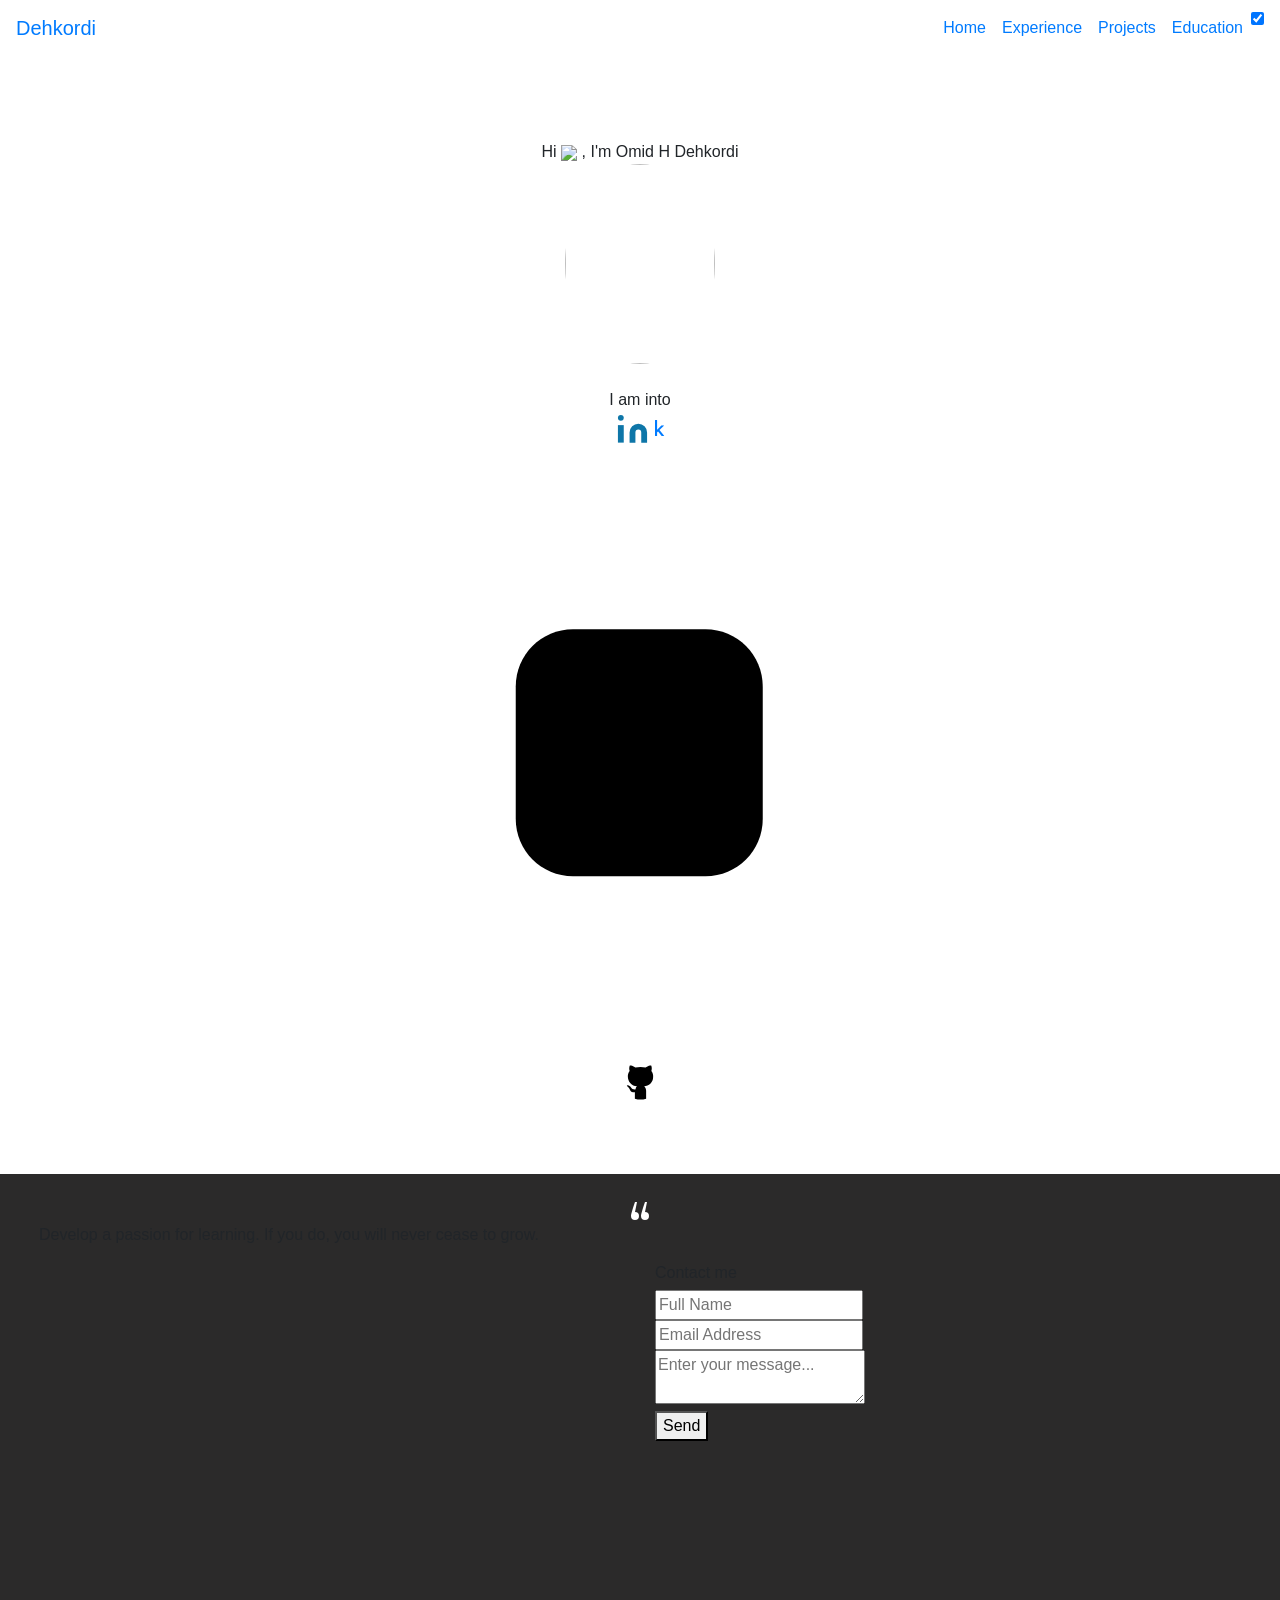
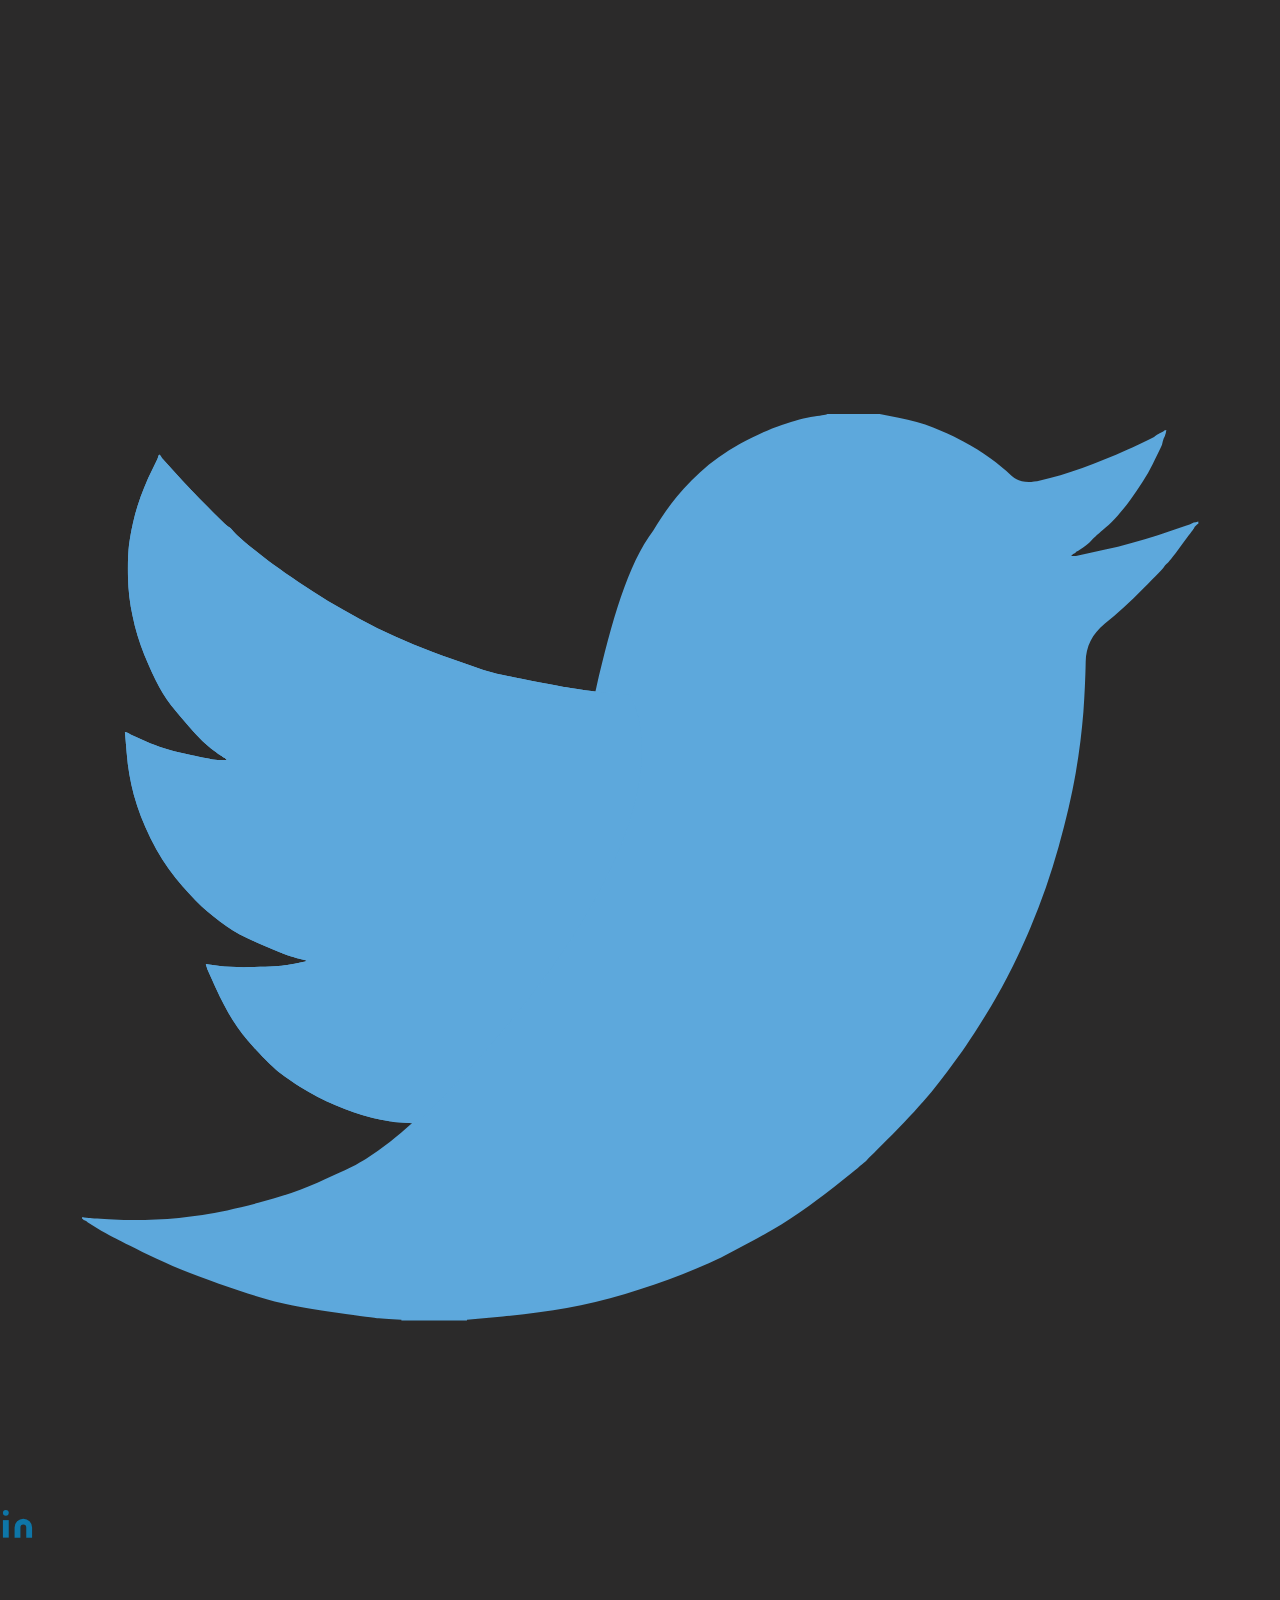
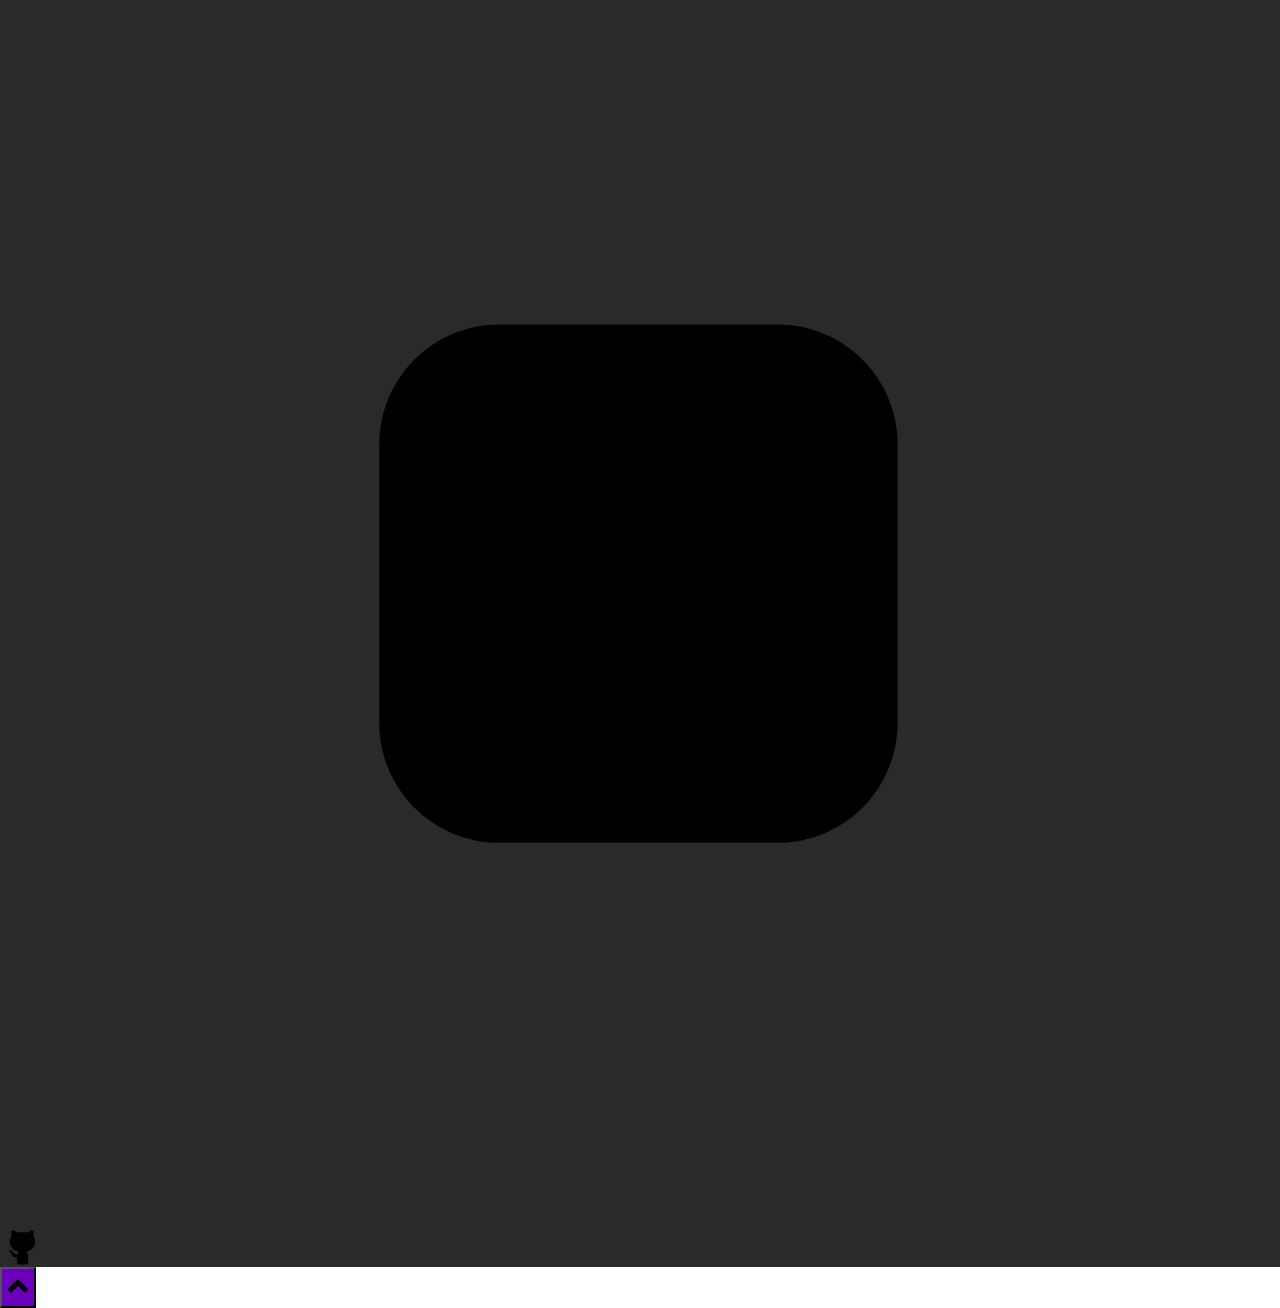
==== index.html @ a71ff6e5 "Commit: Fix Image" ====
<!DOCTYPE html>
<html lang="en" light-mode="dark">

<head>
    <title>Omid H Dehkordi | Home</title>
    <meta charset="UTF-8">
    <meta name="viewport" content="width=device-width, initial-scale=1.0">
    <meta name="keywords" content="free portfolio template,portfolio template, portfolio website template, open source, open sourcing, contributing to open source" />
    <meta name="description" content="This project serves free and beautiful portfolio template for everyone. Anyone can showcase their work including moocs, education, projects, experience,etc. to the world." />
    <!-- Robot.txt -->
    <meta name="robots" content="index,follow" />
    <meta name="Googlebot" content="index,follow" />
    <meta name="AdsBot-Google" content="index,follow" />
    <meta property="og:site_name" content="https://portfolio.smaranjitghose.codes/">
    <meta property="og:title" content="Omid H Dehkordi | Home">
    <meta property="og:description" content="This project serves free and beautiful portfolio template for everyone. Anyone can showcase their work including moocs, education, projects, experience,etc. to the world.">
    <meta property="og:type" content="website">
    <meta property="og:url" content="https://portfolio.smaranjitghose.codes/">
    <meta name="twitter:card" content="summary">
    <meta name="twitter:site" content="https://portfolio.smaranjitghose.codes/">
    <meta name="application-name" content="Omid H Dehkordi | Home" />
    <meta name="apple-mobile-web-app-title" content="Omid H Dehkordi | Home" />
    <meta name="summary" content="An open source project aimed at providing free and beautiful templates to everyone for building their portfolio websites and showcase their work to the world." />
    <!--For Dark/Light mode Toggle-->
    <script src="https://code.iconify.design/1/1.0.4/iconify.min.js"></script>
    <!--Import Google Icon Font-->
    <link rel="stylesheet" href="https://maxcdn.bootstrapcdn.com/bootstrap/4.5.0/css/bootstrap.min.css" />
    <link href="https://fonts.googleapis.com/css2?family=Poppins:wght@200;300&display=swap" rel="stylesheet">
    <script src='https://kit.fontawesome.com/a076d05399.js'></script>
    <link rel="stylesheet" href="assets/css/preloader.css">
    <link rel="stylesheet" href="assets/css/home.css">
    <link rel="stylesheet" href="assets/css/style.css">
    <!-- Favicon -->
    <link id='favicon' rel="shortcut icon" href="assets/images/OmidHead.png" type="image/x-png">
    <!-- Font awesome icons -->
    <link rel="stylesheet" href="https://cdnjs.cloudflare.com/ajax/libs/font-awesome/5.15.1/css/all.min.css" integrity="sha512-+4zCK9k+qNFUR5X+cKL9EIR+ZOhtIloNl9GIKS57V1MyNsYpYcUrUeQc9vNfzsWfV28IaLL3i96P9sdNyeRssA==" crossorigin="anonymous" />
    <link rel="stylesheet" href="https://cdn.jsdelivr.net/gh/jpswalsh/academicons@1/css/academicons.min.css">
    <script defer src="./assets/js/dynamicTitle.js"></script>
    <!-- Global site tag (gtag.js) - Google Analytics -->
    <script async src="https://www.googletagmanager.com/gtag/js?id=G-M11CMZ12Q"></script>
    <script>
        window.dataLayer = window.dataLayer || [];
        function gtag(){dataLayer.push(arguments);}
        gtag('js', new Date());

        gtag('config', 'G-M11CMZ12Q');
    </script>
</head>

<body class="no-scroll-preload">
    <!-- loader -->
    <div class="loader-container">
        <div class="atom">
            <div class="electron"></div>
            <div class="electron-alpha"></div>
            <div class="electron-omega"></div>
        </div>
    </div>

    <!--Dynamic Nav Bar-->

    <!--Particles effect-->
    <div id="home">
        <section class="center">
            <div id="particles-js"></div>
        </section>
    </div>
    <center>
        <!-- Home Section -->
        <div class="text col-sm-6" style="margin-top: 140px;">Hi <span class="wave"><img src="assets/images/Hand.gif" width="35px"></span>&nbsp;, I'm <span class="header">Omid H Dehkordi</span>
            <div class="center">
                <div>
                    <img src="assets/images/omidhead.png" alt="" class="rounded-circle" height="200" width="150">
                </div>
                <br/>
                <span style="display: inline;">I am into <span class="animated-text"
                    data-words="Data Science, Machine Learning, Data Analysis, Software Engineering"></span>
                </span>
                <div>
                    <div class="social-icons">
                            
                        <a class="socialicon linkedin" href="https://www.linkedin.com/in/omiddehkordi/" target="_blank" rel="author">
                            <svg class="linkedin-icon" xmlns="http://www.w3.org/2000/svg" width="35" viewBox="0 0 24 24" fill="#0e76a8" stroke-width="1" stroke-linecap="round" stroke-linejoin="round" class="feather feather-linkedin">
                                <path d="M16 8a6 6 0 0 1 6 6v7h-4v-7a2 2 0 0 0-2-2 2 2 0 0 0-2 2v7h-4v-7a6 6 0 0 1 6-6z"></path>
                                <rect x="2" y="9" width="4" height="12"></rect>
                                <circle cx="4" cy="4" r="2"></circle>
                            </svg>
                        </a>


                        <a class="socialicon kaggle" href="https://www.kaggle.com/omiddehkordi" target="_blank" rel="author">
                            <i class="fab fa-kaggle"></i>
                        </a>

                        <a class="socialicon instagram" href="https://www.instagram.com/omiddehkordi/" target="_blank" rel="author">
                            <!-- svg code for instagram icon -->
                            <svg class="instagram-icon" x="0px" y="0px" viewBox="0 0 202.5 202.5" style="enable-background:new 0 0 202.5 202.5;">
                                <circle id="littleCircle" class="st0" cx="101" cy="101.5" r="18.9" />
                                <circle id="shutter" class="st0" cx="101" cy="101.5" r="8" />
                                <circle id="lens" class="st0" cx="125.5" cy="78.6" r="2.9" />
                                <path id="camera" class="st0" d="M79,60.5h44c10.5,0,19,8.5,19,19v44c0,10.5-8.5,19-19,19H79c-10.5,0-19-8.5-19-19v-44
                                                                                                        C60,69,68.5,60.5,79,60.5z" />
                            </svg>
                        </a>

                        <a class="socialicon github" href="https://github.com/omiddehkordi" target="_blank" rel="author">
                            <!-- SVG code for Github icon -->
                            <svg class="github-icon" width="45px" height="45px" viewBox="0 0 300 300">
                                <!-- body -->
                                <path id="body" d="M112.5,234.4v43.1c24.5,7.5,50.5,7.5,75,0V225c-0.4-11.1-4.9-21.6-12.7-29.6c30-3.4,59.5-23.5,59.5-64.1
                                                            c0.9-13.9-3.3-27.7-11.8-38.7c4.1-11.6,3.7-24.4-1.3-35.7c0,0-11.2-3.7-37.5,13.8c-22.1-6.1-45.3-6.1-67.4,0
                                                            C90.6,53.3,78.9,56.8,78.9,56.8c-5,11.3-5.4,24.1-1.3,35.7c-8.5,11.1-12.7,24.8-11.9,38.7c0.2,33.8,26.4,61.8,60.2,64.1
                                                            c-5,4.7-8.1,11.1-8.6,18" />
                                <!-- arm                             -->
                                <path id="arm" d="M125.2,213.4c-13.9,7.8-31.5,2.8-39.3-11.2c-4.3-7.7-12-12.8-20.7-13.8c-11.2,0-4.6,6.4,0,9.4
                                                            c6,5.1,10.8,11.5,13.8,18.8c2.9,7.4,7.7,24.1,41.5,17.8" />
                            </svg>
                        </a>
                    </div>
                </div>
            </div>
        </div>
    </center>

    <br><br><br>
    <!-- Dynamic footer section -->
    <script src="https://code.jquery.com/jquery-3.5.1.min.js" integrity="sha256-9/aliU8dGd2tb6OSsuzixeV4y/faTqgFtohetphbbj0=" crossorigin="anonymous"></script>

    <!-- Google Analytics -->
    <script async src="https://www.googletagmanager.com/gtag/js?id=G-G6D61F5TL4"></script>
    <!-- Fetching our Google Tag Manager -->

    <!--JavaScript at end of body for optimized loading-->
    <script src="assets/js/app.js"></script>
    <script src="https://cdnjs.cloudflare.com/ajax/libs/popper.js/1.12.9/umd/popper.min.js" integrity="sha384-ApNbgh9B+Y1QKtv3Rn7W3mgPxhU9K/ScQsAP7hUibX39j7fakFPskvXusvfa0b4Q" crossorigin="anonymous"></script>
    <script src="https://maxcdn.bootstrapcdn.com/bootstrap/4.0.0/js/bootstrap.min.js" integrity="sha384-JZR6Spejh4U02d8jOt6vLEHfe/JQGiRRSQQxSfFWpi1MquVdAyjUar5+76PVCmYl" crossorigin="anonymous"></script>
    <script src='https://cdnjs.cloudflare.com/ajax/libs/particles.js/2.0.0/particles.min.js'></script>
    <script src="assets/js/particle.js"></script>

</body>

</html>
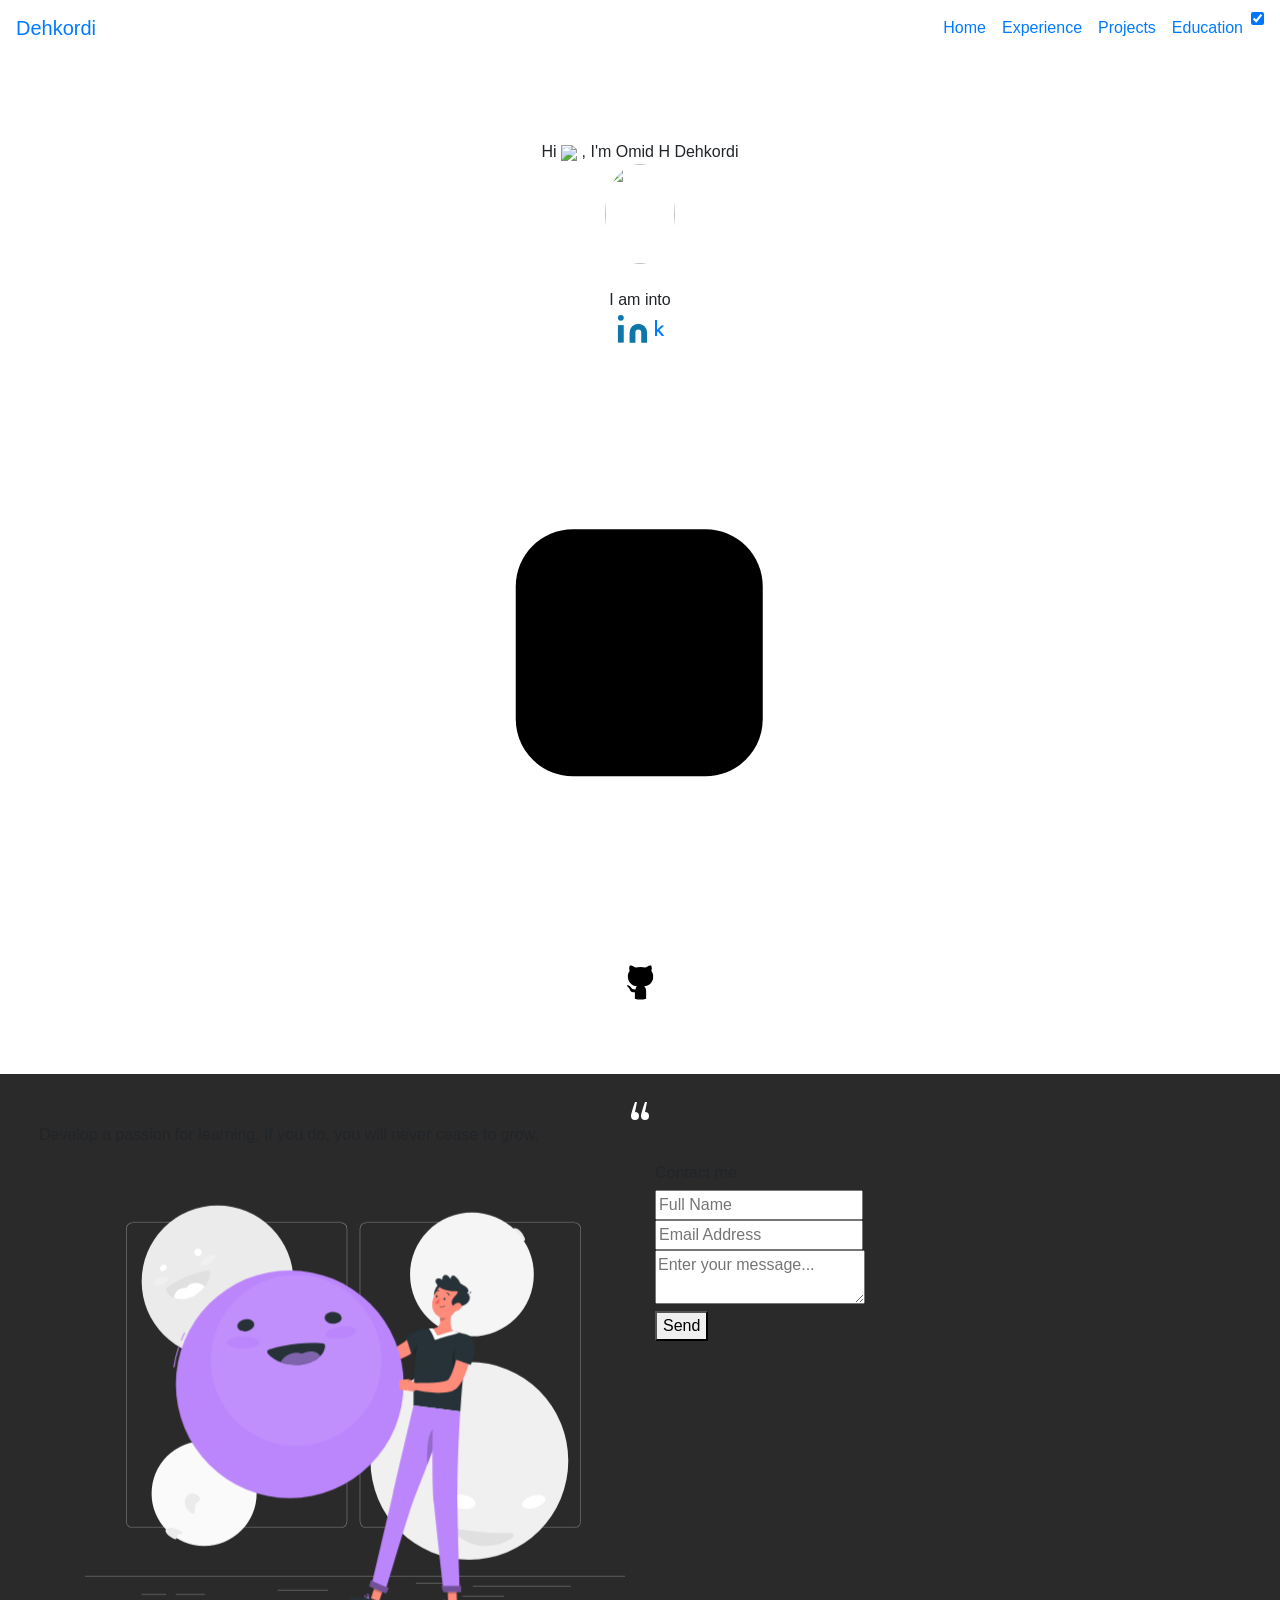
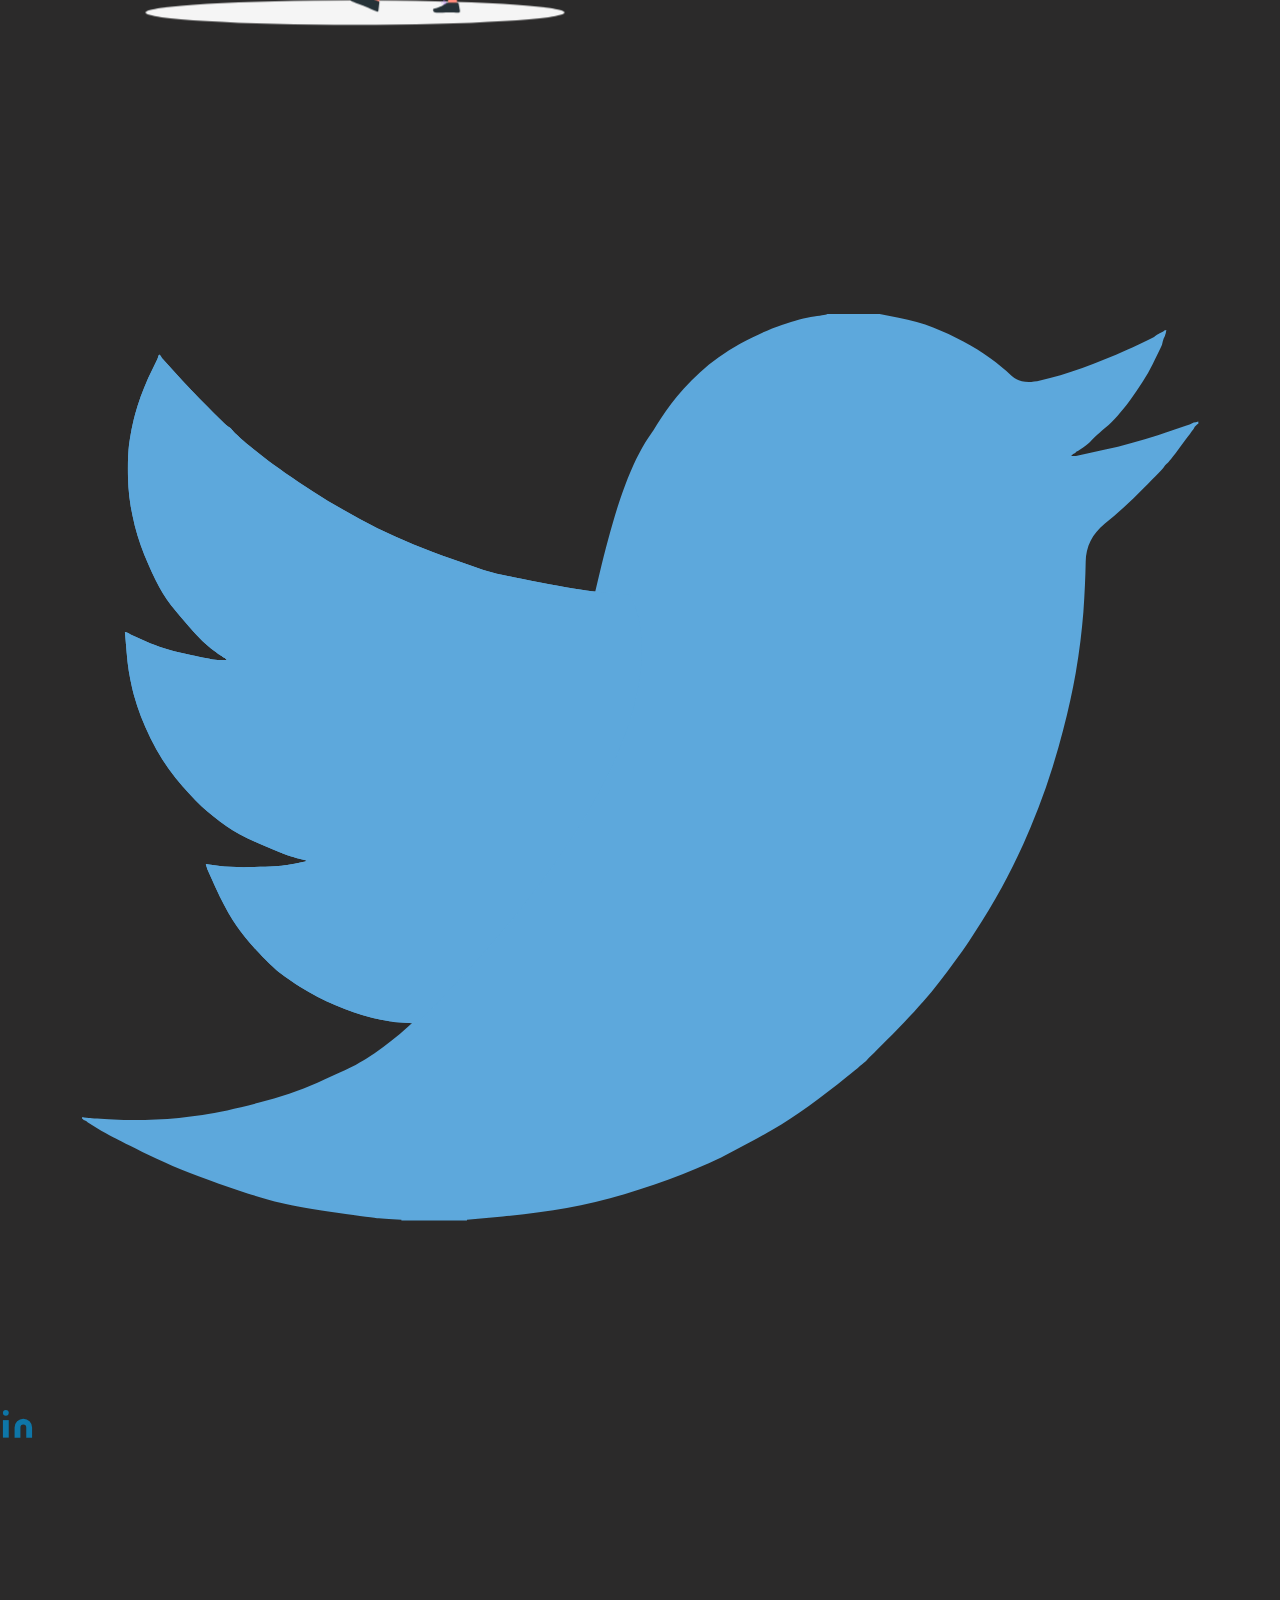
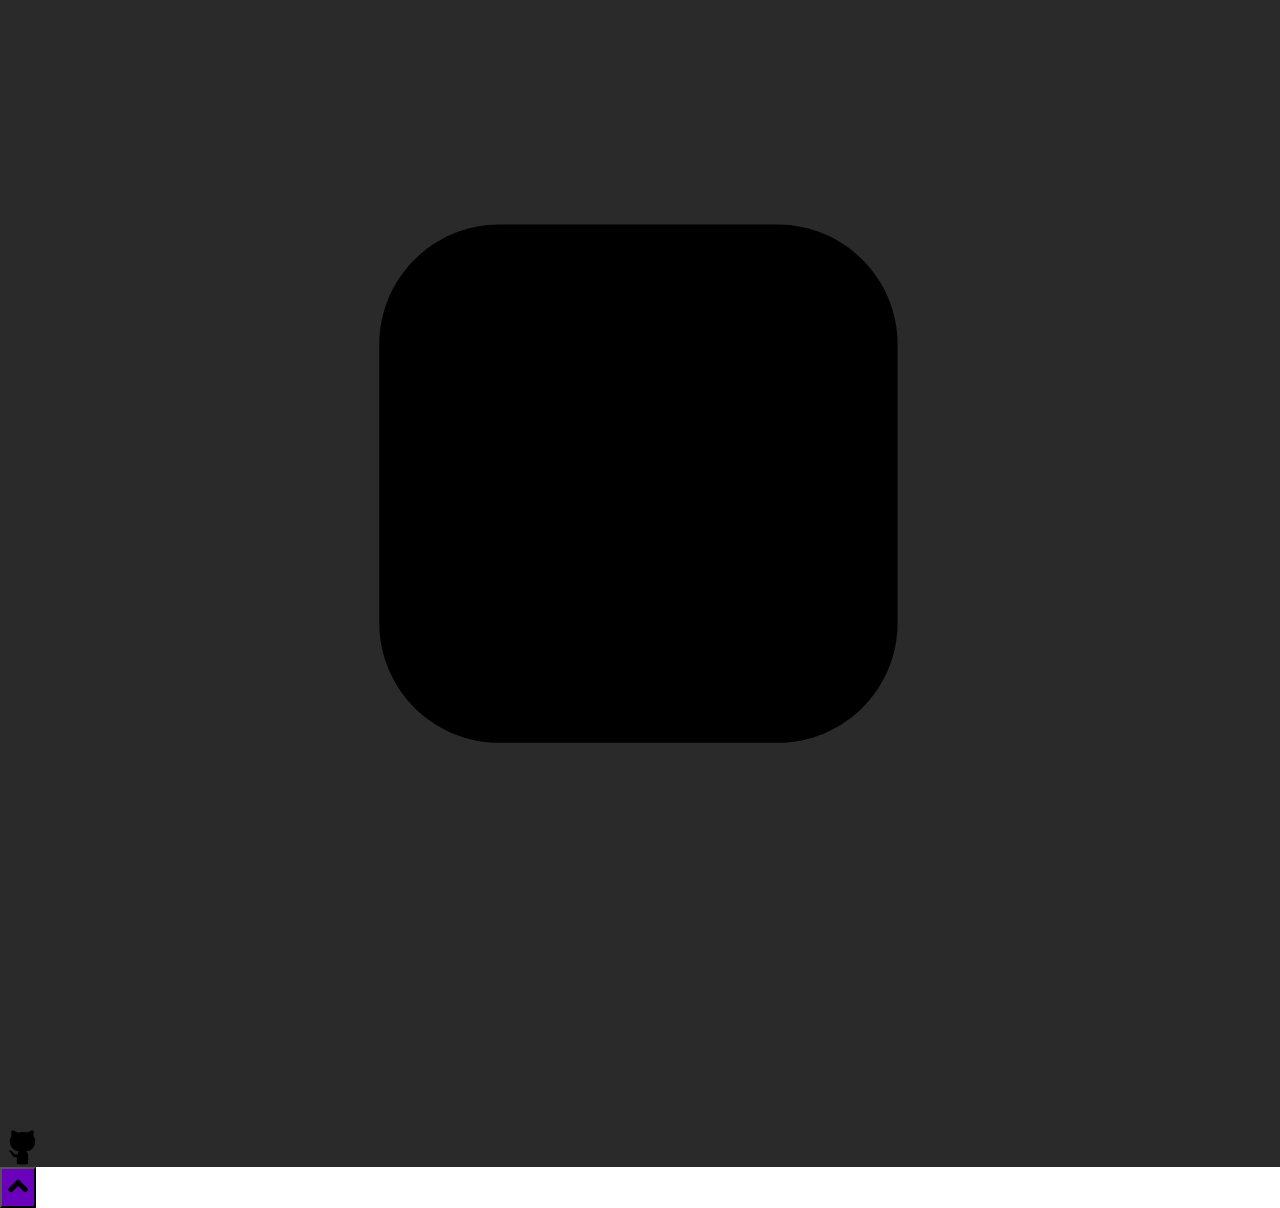
==== commit eb7d21ae: "Commit: Fix Image" ====
--- a/index.html
+++ b/index.html
@@ -70,7 +70,7 @@
         <div class="text col-sm-6" style="margin-top: 140px;">Hi <span class="wave"><img src="assets/images/Hand.gif" width="35px"></span>&nbsp;, I'm <span class="header">Omid H Dehkordi</span>
             <div class="center">
                 <div>
-                    <img src="assets/images/omidhead.png" alt="" class="rounded-circle" height="200" width="150">
+                    <img src="assets/images/omidhead.png" alt="" class="rounded-circle" height="100" width="70">
                 </div>
                 <br/>
                 <span style="display: inline;">I am into <span class="animated-text"
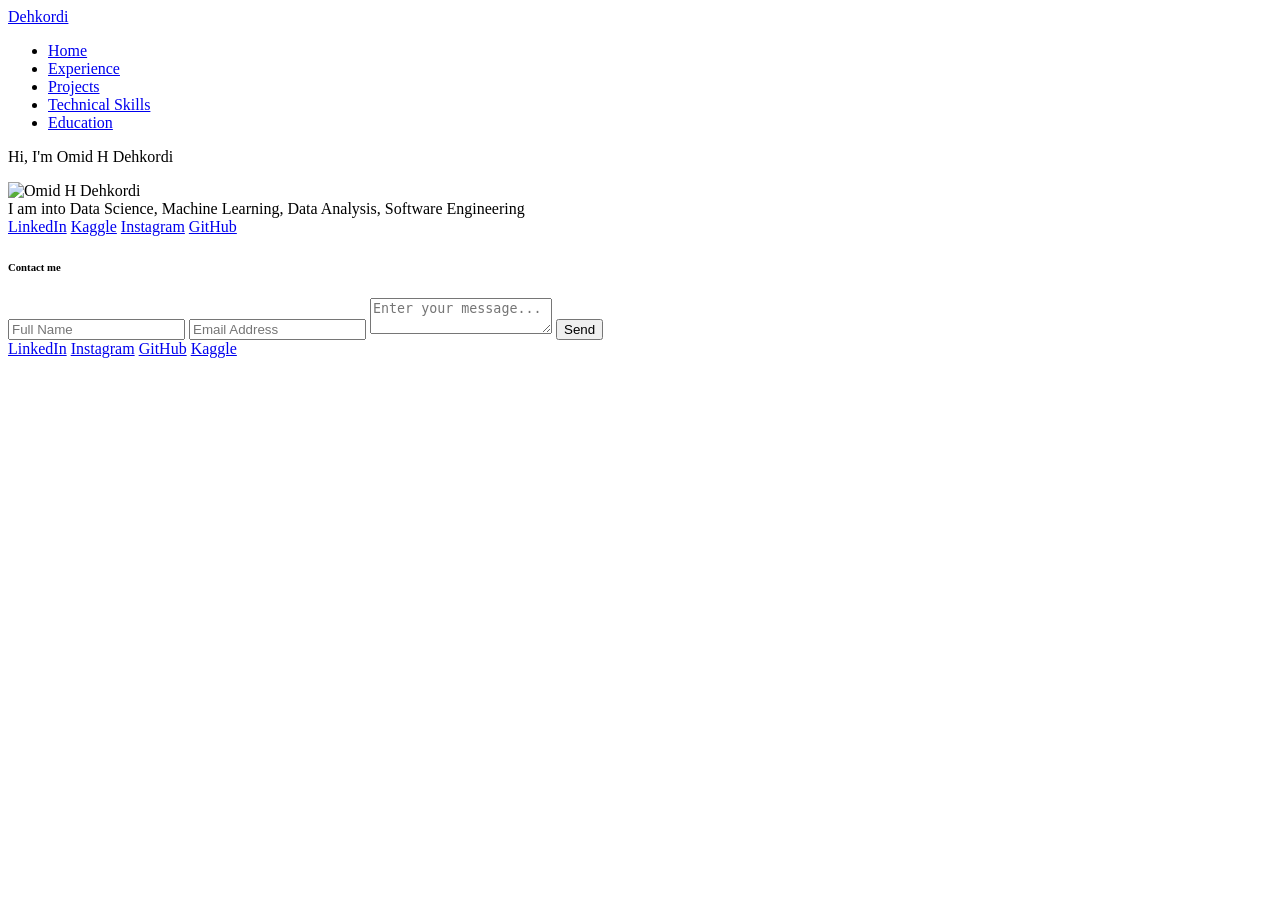
==== commit f4a41daa: "removed old style" ====
--- a/index.html
+++ b/index.html
@@ -1,142 +1,44 @@
 <!DOCTYPE html>
-<html lang="en" light-mode="dark">
+<html lang="en">
 
 <head>
     <title>Omid H Dehkordi | Home</title>
     <meta charset="UTF-8">
     <meta name="viewport" content="width=device-width, initial-scale=1.0">
-    <meta name="keywords" content="free portfolio template,portfolio template, portfolio website template, open source, open sourcing, contributing to open source" />
-    <meta name="description" content="This project serves free and beautiful portfolio template for everyone. Anyone can showcase their work including moocs, education, projects, experience,etc. to the world." />
-    <!-- Robot.txt -->
+    <meta name="description" content="Omid H Dehkordi - Data Science, Machine Learning, Software Engineering" />
     <meta name="robots" content="index,follow" />
-    <meta name="Googlebot" content="index,follow" />
-    <meta name="AdsBot-Google" content="index,follow" />
-    <meta property="og:site_name" content="https://portfolio.smaranjitghose.codes/">
-    <meta property="og:title" content="Omid H Dehkordi | Home">
-    <meta property="og:description" content="This project serves free and beautiful portfolio template for everyone. Anyone can showcase their work including moocs, education, projects, experience,etc. to the world.">
-    <meta property="og:type" content="website">
-    <meta property="og:url" content="https://portfolio.smaranjitghose.codes/">
-    <meta name="twitter:card" content="summary">
-    <meta name="twitter:site" content="https://portfolio.smaranjitghose.codes/">
-    <meta name="application-name" content="Omid H Dehkordi | Home" />
-    <meta name="apple-mobile-web-app-title" content="Omid H Dehkordi | Home" />
-    <meta name="summary" content="An open source project aimed at providing free and beautiful templates to everyone for building their portfolio websites and showcase their work to the world." />
-    <!--For Dark/Light mode Toggle-->
-    <script src="https://code.iconify.design/1/1.0.4/iconify.min.js"></script>
-    <!--Import Google Icon Font-->
-    <link rel="stylesheet" href="https://maxcdn.bootstrapcdn.com/bootstrap/4.5.0/css/bootstrap.min.css" />
-    <link href="https://fonts.googleapis.com/css2?family=Poppins:wght@200;300&display=swap" rel="stylesheet">
-    <script src='https://kit.fontawesome.com/a076d05399.js'></script>
-    <link rel="stylesheet" href="assets/css/preloader.css">
-    <link rel="stylesheet" href="assets/css/home.css">
-    <link rel="stylesheet" href="assets/css/style.css">
-    <!-- Favicon -->
-    <link id='favicon' rel="shortcut icon" href="assets/images/OmidHead.png" type="image/x-png">
-    <!-- Font awesome icons -->
-    <link rel="stylesheet" href="https://cdnjs.cloudflare.com/ajax/libs/font-awesome/5.15.1/css/all.min.css" integrity="sha512-+4zCK9k+qNFUR5X+cKL9EIR+ZOhtIloNl9GIKS57V1MyNsYpYcUrUeQc9vNfzsWfV28IaLL3i96P9sdNyeRssA==" crossorigin="anonymous" />
-    <link rel="stylesheet" href="https://cdn.jsdelivr.net/gh/jpswalsh/academicons@1/css/academicons.min.css">
+    <link id="favicon" rel="shortcut icon" href="assets/images/OmidHead.png" type="image/x-png">
     <script defer src="./assets/js/dynamicTitle.js"></script>
-    <!-- Global site tag (gtag.js) - Google Analytics -->
     <script async src="https://www.googletagmanager.com/gtag/js?id=G-M11CMZ12Q"></script>
     <script>
         window.dataLayer = window.dataLayer || [];
         function gtag(){dataLayer.push(arguments);}
         gtag('js', new Date());
-
         gtag('config', 'G-M11CMZ12Q');
     </script>
 </head>
 
-<body class="no-scroll-preload">
-    <!-- loader -->
-    <div class="loader-container">
-        <div class="atom">
-            <div class="electron"></div>
-            <div class="electron-alpha"></div>
-            <div class="electron-omega"></div>
+<body>
+    <div id="home">
+        <div class="text">
+            <p>Hi, I'm <span class="header">Omid H Dehkordi</span></p>
+            <div>
+                <img src="assets/images/omidhead.png" alt="Omid H Dehkordi" height="100" width="70">
+            </div>
+            <div>
+                I am into Data Science, Machine Learning, Data Analysis, Software Engineering
+            </div>
+            <div class="social-icons">
+                <a href="https://www.linkedin.com/in/omiddehkordi/" target="_blank" rel="author">LinkedIn</a>
+                <a href="https://www.kaggle.com/omiddehkordi" target="_blank" rel="author">Kaggle</a>
+                <a href="https://www.instagram.com/omiddehkordi/" target="_blank" rel="author">Instagram</a>
+                <a href="https://github.com/omiddehkordi" target="_blank" rel="author">GitHub</a>
+            </div>
         </div>
     </div>
 
-    <!--Dynamic Nav Bar-->
-
-    <!--Particles effect-->
-    <div id="home">
-        <section class="center">
-            <div id="particles-js"></div>
-        </section>
-    </div>
-    <center>
-        <!-- Home Section -->
-        <div class="text col-sm-6" style="margin-top: 140px;">Hi <span class="wave"><img src="assets/images/Hand.gif" width="35px"></span>&nbsp;, I'm <span class="header">Omid H Dehkordi</span>
-            <div class="center">
-                <div>
-                    <img src="assets/images/omidhead.png" alt="" class="rounded-circle" height="100" width="70">
-                </div>
-                <br/>
-                <span style="display: inline;">I am into <span class="animated-text"
-                    data-words="Data Science, Machine Learning, Data Analysis, Software Engineering"></span>
-                </span>
-                <div>
-                    <div class="social-icons">
-                            
-                        <a class="socialicon linkedin" href="https://www.linkedin.com/in/omiddehkordi/" target="_blank" rel="author">
-                            <svg class="linkedin-icon" xmlns="http://www.w3.org/2000/svg" width="35" viewBox="0 0 24 24" fill="#0e76a8" stroke-width="1" stroke-linecap="round" stroke-linejoin="round" class="feather feather-linkedin">
-                                <path d="M16 8a6 6 0 0 1 6 6v7h-4v-7a2 2 0 0 0-2-2 2 2 0 0 0-2 2v7h-4v-7a6 6 0 0 1 6-6z"></path>
-                                <rect x="2" y="9" width="4" height="12"></rect>
-                                <circle cx="4" cy="4" r="2"></circle>
-                            </svg>
-                        </a>
-
-
-                        <a class="socialicon kaggle" href="https://www.kaggle.com/omiddehkordi" target="_blank" rel="author">
-                            <i class="fab fa-kaggle"></i>
-                        </a>
-
-                        <a class="socialicon instagram" href="https://www.instagram.com/omiddehkordi/" target="_blank" rel="author">
-                            <!-- svg code for instagram icon -->
-                            <svg class="instagram-icon" x="0px" y="0px" viewBox="0 0 202.5 202.5" style="enable-background:new 0 0 202.5 202.5;">
-                                <circle id="littleCircle" class="st0" cx="101" cy="101.5" r="18.9" />
-                                <circle id="shutter" class="st0" cx="101" cy="101.5" r="8" />
-                                <circle id="lens" class="st0" cx="125.5" cy="78.6" r="2.9" />
-                                <path id="camera" class="st0" d="M79,60.5h44c10.5,0,19,8.5,19,19v44c0,10.5-8.5,19-19,19H79c-10.5,0-19-8.5-19-19v-44
-                                                                                                        C60,69,68.5,60.5,79,60.5z" />
-                            </svg>
-                        </a>
-
-                        <a class="socialicon github" href="https://github.com/omiddehkordi" target="_blank" rel="author">
-                            <!-- SVG code for Github icon -->
-                            <svg class="github-icon" width="45px" height="45px" viewBox="0 0 300 300">
-                                <!-- body -->
-                                <path id="body" d="M112.5,234.4v43.1c24.5,7.5,50.5,7.5,75,0V225c-0.4-11.1-4.9-21.6-12.7-29.6c30-3.4,59.5-23.5,59.5-64.1
-                                                            c0.9-13.9-3.3-27.7-11.8-38.7c4.1-11.6,3.7-24.4-1.3-35.7c0,0-11.2-3.7-37.5,13.8c-22.1-6.1-45.3-6.1-67.4,0
-                                                            C90.6,53.3,78.9,56.8,78.9,56.8c-5,11.3-5.4,24.1-1.3,35.7c-8.5,11.1-12.7,24.8-11.9,38.7c0.2,33.8,26.4,61.8,60.2,64.1
-                                                            c-5,4.7-8.1,11.1-8.6,18" />
-                                <!-- arm                             -->
-                                <path id="arm" d="M125.2,213.4c-13.9,7.8-31.5,2.8-39.3-11.2c-4.3-7.7-12-12.8-20.7-13.8c-11.2,0-4.6,6.4,0,9.4
-                                                            c6,5.1,10.8,11.5,13.8,18.8c2.9,7.4,7.7,24.1,41.5,17.8" />
-                            </svg>
-                        </a>
-                    </div>
-                </div>
-            </div>
-        </div>
-    </center>
-
-    <br><br><br>
-    <!-- Dynamic footer section -->
     <script src="https://code.jquery.com/jquery-3.5.1.min.js" integrity="sha256-9/aliU8dGd2tb6OSsuzixeV4y/faTqgFtohetphbbj0=" crossorigin="anonymous"></script>
-
-    <!-- Google Analytics -->
-    <script async src="https://www.googletagmanager.com/gtag/js?id=G-G6D61F5TL4"></script>
-    <!-- Fetching our Google Tag Manager -->
-
-    <!--JavaScript at end of body for optimized loading-->
     <script src="assets/js/app.js"></script>
-    <script src="https://cdnjs.cloudflare.com/ajax/libs/popper.js/1.12.9/umd/popper.min.js" integrity="sha384-ApNbgh9B+Y1QKtv3Rn7W3mgPxhU9K/ScQsAP7hUibX39j7fakFPskvXusvfa0b4Q" crossorigin="anonymous"></script>
-    <script src="https://maxcdn.bootstrapcdn.com/bootstrap/4.0.0/js/bootstrap.min.js" integrity="sha384-JZR6Spejh4U02d8jOt6vLEHfe/JQGiRRSQQxSfFWpi1MquVdAyjUar5+76PVCmYl" crossorigin="anonymous"></script>
-    <script src='https://cdnjs.cloudflare.com/ajax/libs/particles.js/2.0.0/particles.min.js'></script>
-    <script src="assets/js/particle.js"></script>
-
 </body>
 
 </html>
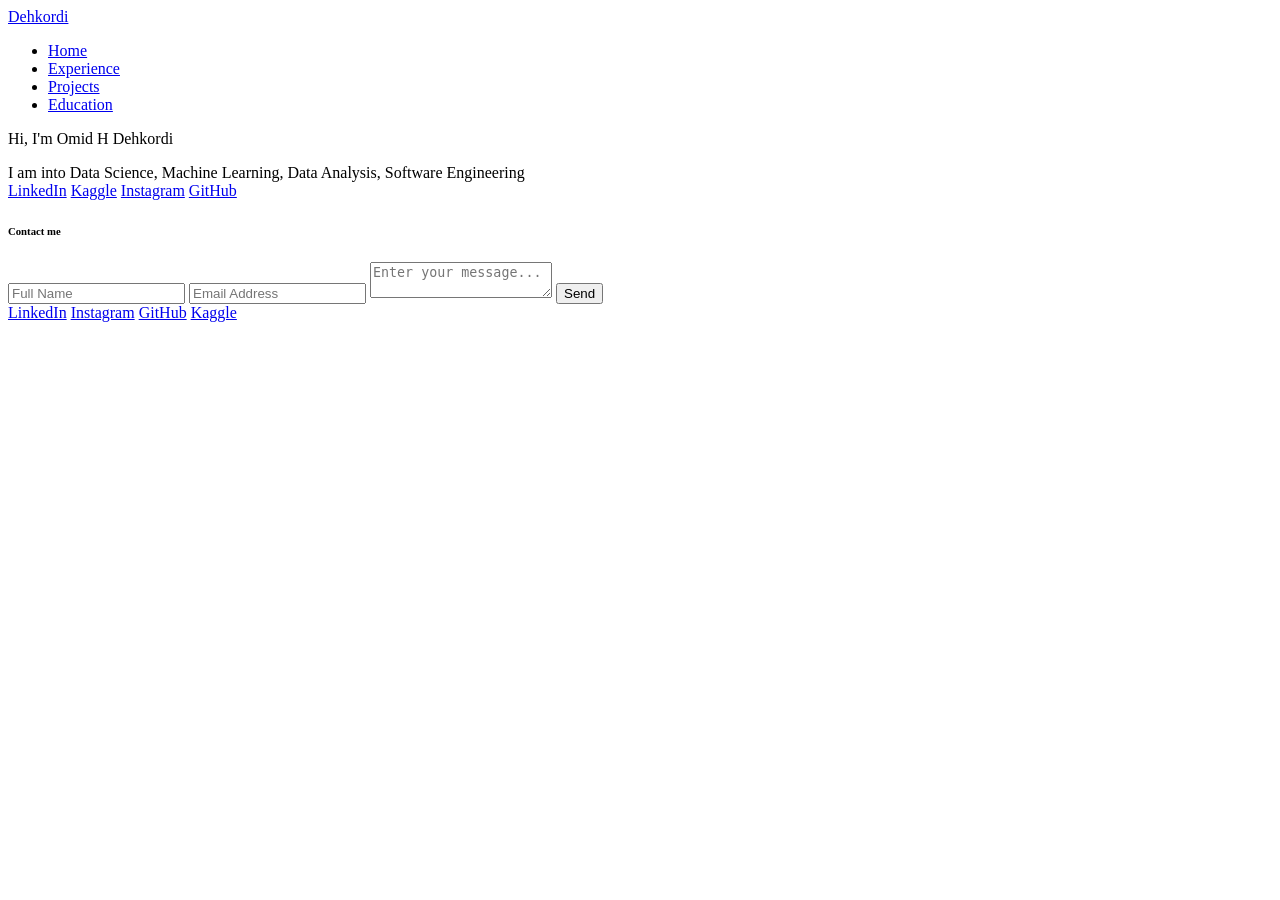
==== commit 10093664: "removed old style continued" ====
--- a/index.html
+++ b/index.html
@@ -7,8 +7,7 @@
     <meta name="viewport" content="width=device-width, initial-scale=1.0">
     <meta name="description" content="Omid H Dehkordi - Data Science, Machine Learning, Software Engineering" />
     <meta name="robots" content="index,follow" />
-    <link id="favicon" rel="shortcut icon" href="assets/images/OmidHead.png" type="image/x-png">
-    <script defer src="./assets/js/dynamicTitle.js"></script>
+
     <script async src="https://www.googletagmanager.com/gtag/js?id=G-M11CMZ12Q"></script>
     <script>
         window.dataLayer = window.dataLayer || [];
@@ -22,9 +21,7 @@
     <div id="home">
         <div class="text">
             <p>Hi, I'm <span class="header">Omid H Dehkordi</span></p>
-            <div>
-                <img src="assets/images/omidhead.png" alt="Omid H Dehkordi" height="100" width="70">
-            </div>
+
             <div>
                 I am into Data Science, Machine Learning, Data Analysis, Software Engineering
             </div>
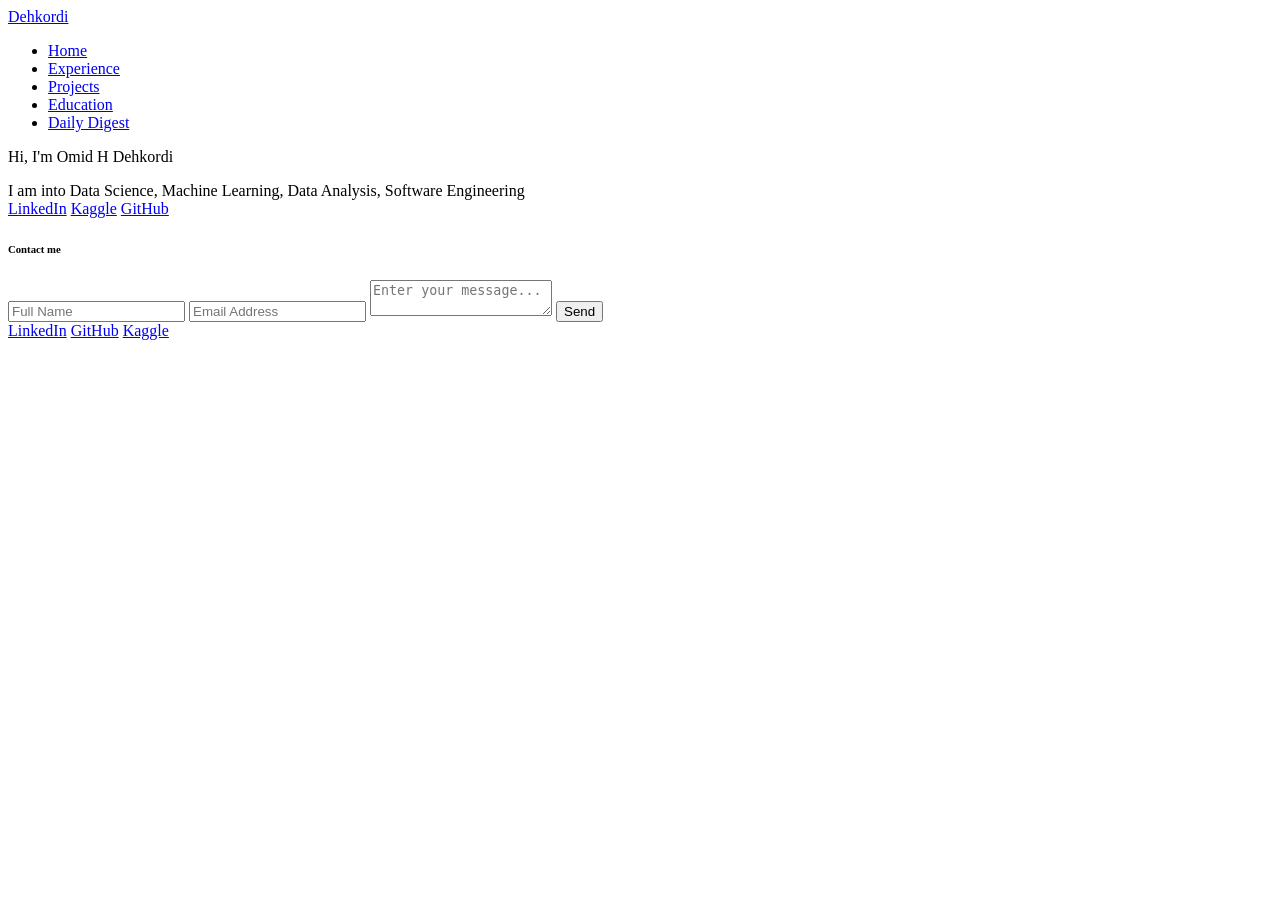
==== commit cd05609e: "removed old style continued and added daily digest" ====
--- a/index.html
+++ b/index.html
@@ -28,8 +28,7 @@
             <div class="social-icons">
                 <a href="https://www.linkedin.com/in/omiddehkordi/" target="_blank" rel="author">LinkedIn</a>
                 <a href="https://www.kaggle.com/omiddehkordi" target="_blank" rel="author">Kaggle</a>
-                <a href="https://www.instagram.com/omiddehkordi/" target="_blank" rel="author">Instagram</a>
-                <a href="https://github.com/omiddehkordi" target="_blank" rel="author">GitHub</a>
+<a href="https://github.com/omiddehkordi" target="_blank" rel="author">GitHub</a>
             </div>
         </div>
     </div>
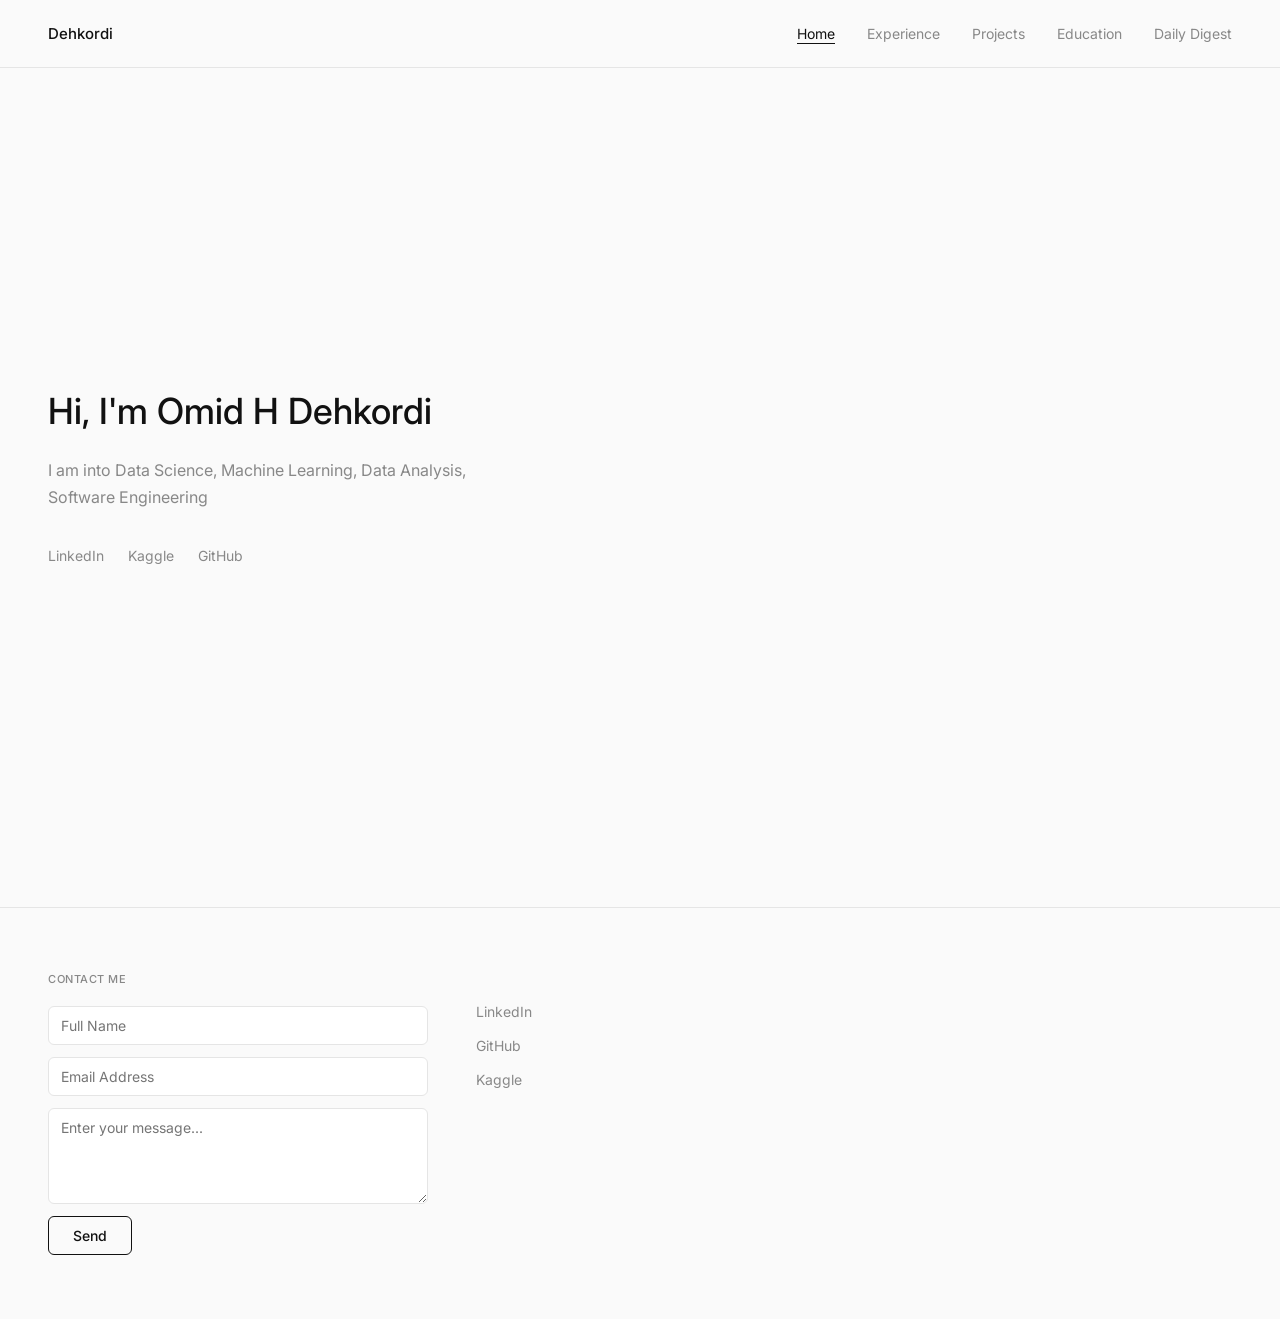
==== commit e3170868: "add new style" ====
--- a/index.html
+++ b/index.html
@@ -7,6 +7,10 @@
     <meta name="viewport" content="width=device-width, initial-scale=1.0">
     <meta name="description" content="Omid H Dehkordi - Data Science, Machine Learning, Software Engineering" />
     <meta name="robots" content="index,follow" />
+    <link rel="preconnect" href="https://fonts.googleapis.com">
+    <link rel="preconnect" href="https://fonts.gstatic.com" crossorigin>
+    <link href="https://fonts.googleapis.com/css2?family=Inter:wght@400;500&display=swap" rel="stylesheet">
+    <link rel="stylesheet" href="assets/css/style.css">
 
     <script async src="https://www.googletagmanager.com/gtag/js?id=G-M11CMZ12Q"></script>
     <script>
@@ -28,7 +32,7 @@
             <div class="social-icons">
                 <a href="https://www.linkedin.com/in/omiddehkordi/" target="_blank" rel="author">LinkedIn</a>
                 <a href="https://www.kaggle.com/omiddehkordi" target="_blank" rel="author">Kaggle</a>
-<a href="https://github.com/omiddehkordi" target="_blank" rel="author">GitHub</a>
+                <a href="https://github.com/omiddehkordi" target="_blank" rel="author">GitHub</a>
             </div>
         </div>
     </div>
--- a/assets/css/style.css
+++ b/assets/css/style.css
@@ -0,0 +1,529 @@
+@import url('https://fonts.googleapis.com/css2?family=Inter:wght@400;500&display=swap');
+
+/* ─── Reset ──────────────────────────────────────────────── */
+*, *::before, *::after { box-sizing: border-box; margin: 0; padding: 0; }
+
+/* ─── Base ───────────────────────────────────────────────── */
+html { font-size: 16px; }
+
+body {
+  font-family: 'Inter', system-ui, -apple-system, sans-serif;
+  font-size: 16px;
+  font-weight: 400;
+  line-height: 1.7;
+  color: #111111;
+  background: #fafafa;
+}
+
+/* ─── Typography ─────────────────────────────────────────── */
+h1, h2, h3, h4, h5, h6 {
+  font-weight: 500;
+  line-height: 1.3;
+  color: #111111;
+}
+
+h1 { font-size: 2rem; }
+h2 { font-size: 1.5rem; }
+h3 { font-size: 1.2rem; }
+h4 { font-size: 1.1rem; }
+h5, h6 { font-size: 1rem; }
+
+p { max-width: 600px; }
+
+a { color: #111111; text-decoration: none; transition: color 0.15s; }
+a:hover { text-decoration: underline; }
+
+ul, ol { padding-left: 1.25rem; }
+li { margin-bottom: 4px; }
+
+/* ─── Navbar ─────────────────────────────────────────────── */
+#navbar {
+  display: flex;
+  align-items: center;
+  justify-content: space-between;
+  padding: 20px 48px;
+  background: #fafafa;
+  border-bottom: 1px solid #e5e5e5;
+  position: sticky;
+  top: 0;
+  z-index: 100;
+}
+
+#navbar > a {
+  font-weight: 500;
+  font-size: 15px;
+  color: #111111;
+  text-decoration: none;
+}
+
+#navbar ul {
+  list-style: none;
+  padding: 0;
+  margin: 0;
+  display: flex;
+  gap: 32px;
+}
+
+#navbar ul li { margin: 0; }
+
+#navbar ul a {
+  font-size: 14px;
+  color: #888888;
+  text-decoration: none;
+}
+
+#navbar ul a:hover { color: #111111; text-decoration: none; }
+
+#navbar ul a.current-link {
+  color: #111111;
+  border-bottom: 1px solid #111111;
+  padding-bottom: 1px;
+  text-decoration: none;
+}
+
+/* ─── Footer ─────────────────────────────────────────────── */
+#footer {
+  display: flex;
+  flex-wrap: wrap;
+  gap: 48px;
+  padding: 64px 48px;
+  border-top: 1px solid #e5e5e5;
+  background: #fafafa;
+}
+
+#footer form {
+  display: flex;
+  flex-direction: column;
+  gap: 12px;
+  flex: 1;
+  min-width: 220px;
+  max-width: 380px;
+}
+
+#footer h6 {
+  font-size: 11px;
+  font-weight: 500;
+  letter-spacing: 0.05em;
+  text-transform: uppercase;
+  color: #888888;
+  margin-bottom: 8px;
+}
+
+#footer input,
+#footer textarea {
+  font-family: inherit;
+  font-size: 14px;
+  padding: 10px 12px;
+  border: 1px solid #e5e5e5;
+  border-radius: 6px;
+  background: #ffffff;
+  color: #111111;
+  outline: none;
+  resize: vertical;
+  transition: border-color 0.15s;
+}
+
+#footer input:focus,
+#footer textarea:focus { border-color: #aaaaaa; }
+
+#footer textarea { min-height: 96px; }
+
+#footer button {
+  align-self: flex-start;
+  font-family: inherit;
+  font-size: 14px;
+  font-weight: 500;
+  padding: 10px 24px;
+  border: 1px solid #111111;
+  border-radius: 6px;
+  background: transparent;
+  color: #111111;
+  cursor: pointer;
+  transition: background 0.15s, color 0.15s;
+}
+
+#footer button:hover { background: #111111; color: #ffffff; }
+
+#footer > div {
+  display: flex;
+  flex-direction: column;
+  gap: 10px;
+  padding-top: 28px;
+}
+
+#footer > div a {
+  font-size: 14px;
+  color: #888888;
+}
+
+#footer > div a:hover { color: #111111; text-decoration: none; }
+
+/* ─── Shared page container ──────────────────────────────── */
+.main {
+  max-width: 860px;
+  margin: 0 auto;
+  padding: 80px 24px;
+}
+
+.main > h2:first-child {
+  font-size: 11px;
+  font-weight: 500;
+  letter-spacing: 0.05em;
+  text-transform: uppercase;
+  color: #888888;
+  margin-bottom: 12px;
+}
+
+.main > h4 {
+  font-size: 2rem;
+  font-weight: 500;
+  color: #111111;
+  margin-bottom: 48px;
+}
+
+.main > p {
+  font-size: 15px;
+  color: #888888;
+  margin-bottom: 48px;
+  max-width: 540px;
+}
+
+/* ─── Home ───────────────────────────────────────────────── */
+#home {
+  min-height: calc(100vh - 61px);
+  display: flex;
+  align-items: center;
+  padding: 80px 48px;
+}
+
+#home .text { max-width: 560px; }
+
+#home .text > p {
+  font-size: 2.25rem;
+  font-weight: 500;
+  line-height: 1.2;
+  margin-bottom: 24px;
+  max-width: unset;
+}
+
+#home .text > div {
+  color: #888888;
+  font-size: 16px;
+  margin-bottom: 16px;
+  max-width: 480px;
+}
+
+.social-icons {
+  display: flex;
+  gap: 24px;
+  flex-wrap: wrap;
+  margin-top: 32px;
+}
+
+.social-icons a {
+  font-size: 14px;
+  color: #888888;
+  border-bottom: 1px solid transparent;
+  padding-bottom: 1px;
+  transition: color 0.15s, border-color 0.15s;
+}
+
+.social-icons a:hover {
+  color: #111111;
+  border-bottom-color: #111111;
+  text-decoration: none;
+}
+
+/* ─── Education — page header ────────────────────────────── */
+.page-intro {
+  max-width: 860px;
+  margin: 0 auto;
+  padding: 80px 24px 0;
+}
+
+.page-intro h2 {
+  font-size: 11px;
+  font-weight: 500;
+  letter-spacing: 0.05em;
+  text-transform: uppercase;
+  color: #888888;
+  margin-bottom: 16px;
+}
+
+.page-intro h1 {
+  font-size: 2rem;
+  font-weight: 500;
+  margin-bottom: 0;
+}
+
+/* ─── Education — timeline ───────────────────────────────── */
+.timeline {
+  max-width: 860px;
+  margin: 0 auto;
+  padding: 48px 24px 80px;
+}
+
+.timeline > div { border-top: 1px solid #e5e5e5; }
+
+.timeline-item {
+  padding: 40px 0;
+  border-bottom: 1px solid #e5e5e5;
+}
+
+.timeline-content .date {
+  font-size: 12px;
+  color: #888888;
+  letter-spacing: 0.03em;
+  margin-bottom: 10px;
+}
+
+.timeline-content h2 {
+  font-size: 1.1rem;
+  font-weight: 500;
+  margin-bottom: 4px;
+}
+
+.timeline-content h3 {
+  font-size: 1.1rem;
+  font-weight: 500;
+  margin-bottom: 4px;
+}
+
+.timeline-content h6 {
+  font-size: 14px;
+  font-weight: 400;
+  color: #888888;
+  margin-bottom: 16px;
+}
+
+.timeline-content li {
+  font-size: 14px;
+  color: #555555;
+  list-style: none;
+  padding-left: 0;
+  max-width: 600px;
+  line-height: 1.7;
+}
+
+/* ─── Education — certifications ─────────────────────────── */
+#mooc {
+  max-width: 860px;
+  margin: 0 auto;
+  padding: 0 24px 80px;
+  border-top: 1px solid #e5e5e5;
+  padding-top: 48px;
+}
+
+#mooc h4 {
+  font-size: 11px;
+  font-weight: 500;
+  letter-spacing: 0.05em;
+  text-transform: uppercase;
+  color: #888888;
+  margin-bottom: 32px;
+}
+
+.moocs {
+  display: flex;
+  flex-wrap: wrap;
+  gap: 16px;
+}
+
+.moocs .card {
+  border: 1px solid #e5e5e5;
+  border-radius: 8px;
+  background: #ffffff;
+  padding: 20px;
+  flex: 1;
+  min-width: 200px;
+  max-width: 280px;
+  transition: border-color 0.15s;
+}
+
+.moocs .card:hover { border-color: #aaaaaa; }
+
+.mooc-title {
+  font-size: 13px !important;
+  font-weight: 400 !important;
+  color: #111111 !important;
+  text-align: left !important;
+  line-height: 1.5;
+}
+
+.mooc-title a { color: #111111; }
+.mooc-title a:hover { text-decoration: underline; }
+
+/* strip leftover Bootstrap-style card shells inside .moocs */
+.moocs .content,
+.moocs .content-overlay,
+.moocs .content-image,
+.moocs .content-details { display: none; }
+
+/* ─── Experience ─────────────────────────────────────────── */
+.experience-cards {
+  display: flex;
+  flex-direction: column;
+}
+
+.col.gaap { width: 100%; }
+
+.card.card1 {
+  border: none;
+  border-top: 1px solid #e5e5e5;
+  border-radius: 0;
+  background: transparent;
+  padding: 40px 0;
+}
+
+.card.card1 article.card-body { max-width: 680px; }
+
+.card.card1 .title h3 {
+  font-size: 1.1rem;
+  font-weight: 500;
+  margin-bottom: 6px;
+}
+
+.card.card1 p.meta { margin-bottom: 16px; }
+
+.card.card1 .pre-heading {
+  font-size: 14px;
+  font-weight: 500;
+  color: #111111;
+}
+
+.card.card1 .author {
+  font-size: 13px;
+  color: #888888;
+}
+
+.card.card1 ol { padding-left: 1.25rem; }
+
+.card.card1 ol li {
+  font-size: 14px;
+  color: #555555;
+  margin-bottom: 8px;
+  max-width: 600px;
+}
+
+/* last card gets a bottom border */
+.experience-cards .col.gaap:last-child .card.card1 {
+  border-bottom: 1px solid #e5e5e5;
+}
+
+/* ─── Projects ───────────────────────────────────────────── */
+.project-box { margin-top: 0; }
+
+.projectcards {
+  display: grid;
+  grid-template-columns: repeat(auto-fill, minmax(240px, 1fr));
+  gap: 16px;
+}
+
+.skill-card.card {
+  border: 1px solid #e5e5e5 !important;
+  border-radius: 8px !important;
+  background: #ffffff !important;
+  box-shadow: none !important;
+  overflow: hidden;
+  margin: 0 !important;
+  transition: border-color 0.15s;
+}
+
+.skill-card.card:hover { border-color: #aaaaaa !important; }
+
+.skill-card .wrapper {
+  background: none !important;
+  padding: 24px;
+}
+
+.skill-card .header { display: none; }
+
+.skill-card .data { padding: 0; }
+
+.skill-card .title-div { margin-bottom: 16px; }
+
+.skill-card h1.title {
+  font-size: 15px !important;
+  font-weight: 500;
+  line-height: 1.4;
+}
+
+.skill-card h1.title a {
+  color: #111111;
+  text-decoration: none;
+}
+
+.skill-card h1.title a:hover { text-decoration: underline; }
+
+.menu-content {
+  list-style: none;
+  padding: 0;
+  margin: 0;
+  display: flex;
+  gap: 16px;
+}
+
+.menu-content li { margin: 0; }
+
+.menu-content .social-icon svg {
+  stroke: #cccccc;
+  transition: stroke 0.15s;
+}
+
+.menu-content .social-icon:hover svg { stroke: #111111; }
+
+/* ─── Reference ──────────────────────────────────────────── */
+.referenceMainWrapper { margin-top: 32px; }
+
+#referenceDetailsTable {
+  width: 100%;
+  border-collapse: collapse;
+}
+
+#referenceDetailsTable td,
+#referenceDetailsTable th {
+  padding: 20px 0;
+  border-bottom: 1px solid #e5e5e5;
+  font-size: 14px;
+  vertical-align: top;
+  line-height: 1.6;
+}
+
+#referenceDetailsTable tr:first-child td,
+#referenceDetailsTable tr:first-child th {
+  border-top: 1px solid #e5e5e5;
+}
+
+/* ─── Responsive ─────────────────────────────────────────── */
+@media (max-width: 640px) {
+  #navbar {
+    padding: 16px 24px;
+    flex-wrap: wrap;
+    gap: 12px;
+  }
+
+  #navbar ul { gap: 16px; }
+
+  #home {
+    padding: 64px 24px;
+    min-height: unset;
+  }
+
+  #home .text > p { font-size: 1.75rem; }
+
+  .main { padding: 64px 24px; }
+
+  .page-intro { padding: 64px 24px 0; }
+
+  .timeline { padding: 40px 24px 64px; }
+
+  #footer {
+    padding: 48px 24px;
+    flex-direction: column;
+    gap: 32px;
+  }
+
+  .projectcards { grid-template-columns: 1fr; }
+
+  .moocs .card { max-width: 100%; }
+}
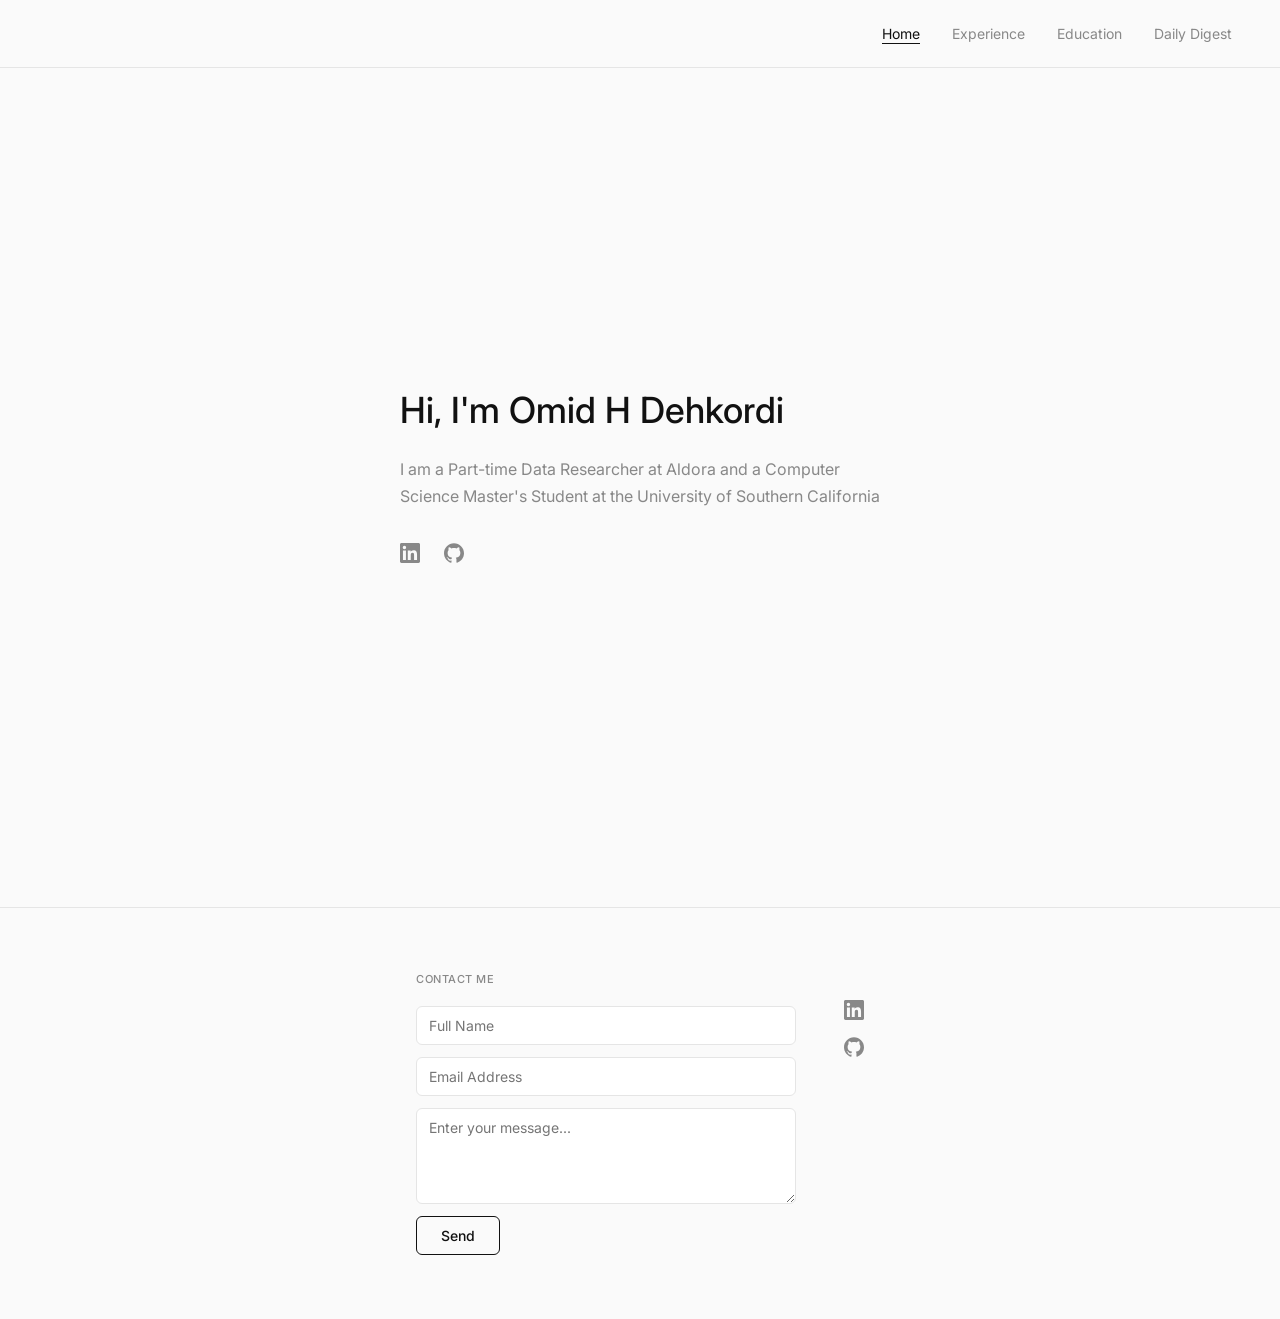
==== commit 341940e4: "changed social icon style" ====
--- a/index.html
+++ b/index.html
@@ -27,12 +27,15 @@
             <p>Hi, I'm <span class="header">Omid H Dehkordi</span></p>
 
             <div>
-                I am into Data Science, Machine Learning, Data Analysis, Software Engineering
+                I am a Part-time Data Researcher at Aldora and a Computer Science Master's Student at the University of Southern California
             </div>
             <div class="social-icons">
-                <a href="https://www.linkedin.com/in/omiddehkordi/" target="_blank" rel="author">LinkedIn</a>
-                <a href="https://www.kaggle.com/omiddehkordi" target="_blank" rel="author">Kaggle</a>
-                <a href="https://github.com/omiddehkordi" target="_blank" rel="author">GitHub</a>
+                <a href="https://www.linkedin.com/in/omiddehkordi/" target="_blank" rel="author" aria-label="LinkedIn">
+                    <svg xmlns="http://www.w3.org/2000/svg" width="20" height="20" viewBox="0 0 24 24" fill="currentColor"><path d="M20.447 20.452h-3.554v-5.569c0-1.328-.027-3.037-1.852-3.037-1.853 0-2.136 1.445-2.136 2.939v5.667H9.351V9h3.414v1.561h.046c.477-.9 1.637-1.85 3.37-1.85 3.601 0 4.267 2.37 4.267 5.455v6.286zM5.337 7.433a2.062 2.062 0 0 1-2.063-2.065 2.064 2.064 0 1 1 2.063 2.065zm1.782 13.019H3.555V9h3.564v11.452zM22.225 0H1.771C.792 0 0 .774 0 1.729v20.542C0 23.227.792 24 1.771 24h20.451C23.2 24 24 23.227 24 22.271V1.729C24 .774 23.2 0 22.222 0h.003z"/></svg>
+                </a>
+                <a href="https://github.com/omiddehkordi" target="_blank" rel="author" aria-label="GitHub">
+                    <svg xmlns="http://www.w3.org/2000/svg" width="20" height="20" viewBox="0 0 24 24" fill="currentColor"><path d="M12 .297c-6.63 0-12 5.373-12 12 0 5.303 3.438 9.8 8.205 11.385.6.113.82-.258.82-.577 0-.285-.01-1.04-.015-2.04-3.338.724-4.042-1.61-4.042-1.61C4.422 18.07 3.633 17.7 3.633 17.7c-1.087-.744.084-.729.084-.729 1.205.084 1.838 1.236 1.838 1.236 1.07 1.835 2.809 1.305 3.495.998.108-.776.417-1.305.76-1.605-2.665-.3-5.466-1.332-5.466-5.93 0-1.31.465-2.38 1.235-3.22-.135-.303-.54-1.523.105-3.176 0 0 1.005-.322 3.3 1.23.96-.267 1.98-.399 3-.405 1.02.006 2.04.138 3 .405 2.28-1.552 3.285-1.23 3.285-1.23.645 1.653.24 2.873.12 3.176.765.84 1.23 1.91 1.23 3.22 0 4.61-2.805 5.625-5.475 5.92.42.36.81 1.096.81 2.22 0 1.606-.015 2.896-.015 3.286 0 .315.21.69.825.57C20.565 22.092 24 17.592 24 12.297c0-6.627-5.373-12-12-12"/></svg>
+                </a>
             </div>
         </div>
     </div>
--- a/assets/css/style.css
+++ b/assets/css/style.css
@@ -85,6 +85,7 @@
 #footer {
   display: flex;
   flex-wrap: wrap;
+  justify-content: center;
   gap: 48px;
   padding: 64px 48px;
   border-top: 1px solid #e5e5e5;
@@ -193,6 +194,7 @@
   min-height: calc(100vh - 61px);
   display: flex;
   align-items: center;
+  justify-content: center;
   padding: 80px 48px;
 }
 
@@ -223,14 +225,13 @@
 .social-icons a {
   font-size: 14px;
   color: #888888;
-  border-bottom: 1px solid transparent;
+  border-bottom: none;
   padding-bottom: 1px;
   transition: color 0.15s, border-color 0.15s;
 }
 
 .social-icons a:hover {
   color: #111111;
-  border-bottom-color: #111111;
   text-decoration: none;
 }
 
@@ -494,6 +495,178 @@
   border-top: 1px solid #e5e5e5;
 }
 
+/* ─── Daily Digest ───────────────────────────────────────── */
+.digest-loading { color: #888888; font-size: 14px; }
+
+.status-bar {
+  display: none;
+  align-items: center;
+  gap: 12px;
+  border: 1px solid #e5e5e5;
+  border-radius: 6px;
+  padding: 12px 16px;
+  margin: 24px 0 32px;
+  font-size: 13px;
+  color: #888888;
+}
+.status-bar.visible { display: flex; }
+
+.spinner {
+  width: 12px;
+  height: 12px;
+  border: 1.5px solid #e5e5e5;
+  border-top-color: #111111;
+  border-radius: 50%;
+  animation: digest-spin 0.8s linear infinite;
+  flex-shrink: 0;
+}
+@keyframes digest-spin { to { transform: rotate(360deg); } }
+
+.progress-track {
+  flex: 1;
+  height: 2px;
+  background: #e5e5e5;
+  border-radius: 2px;
+  overflow: hidden;
+}
+.progress-fill {
+  height: 100%;
+  background: #111111;
+  border-radius: 2px;
+  transition: width 0.5s ease;
+  width: 0%;
+}
+
+.digest-divider { height: 1px; background: #e5e5e5; margin: 48px 0; }
+
+.digest-section { margin-bottom: 40px; }
+
+.digest-section-header {
+  display: flex;
+  align-items: center;
+  gap: 10px;
+  margin-bottom: 20px;
+  padding-bottom: 12px;
+  border-bottom: 1px solid #e5e5e5;
+}
+.digest-section-icon { font-size: 14px; color: #888888; }
+.digest-section-label { font-size: 15px; font-weight: 500; color: #111111; }
+
+/* Paper of the day */
+.paper-of-day {
+  border: 1px solid #e5e5e5;
+  border-radius: 8px;
+  padding: 24px;
+  background: #ffffff;
+}
+.pod-tag {
+  display: block;
+  font-size: 11px;
+  font-weight: 500;
+  letter-spacing: 0.05em;
+  text-transform: uppercase;
+  color: #888888;
+  margin-bottom: 12px;
+}
+.pod-title { font-size: 1.15rem; font-weight: 500; line-height: 1.35; margin-bottom: 8px; }
+.pod-authors { font-size: 12px; color: #888888; margin-bottom: 16px; }
+.pod-body { font-size: 14px; line-height: 1.75; color: #555555; }
+.pod-link { display: inline-block; margin-top: 14px; font-size: 13px; color: #111111; }
+.pod-link:hover { text-decoration: underline; }
+
+/* Deep section cards */
+.digest-card {
+  border: 1px solid #e5e5e5;
+  border-radius: 8px;
+  padding: 20px;
+  margin-bottom: 12px;
+  background: #ffffff;
+  transition: border-color 0.15s;
+}
+.digest-card:hover { border-color: #aaaaaa; }
+.digest-card-meta {
+  display: flex;
+  align-items: center;
+  gap: 8px;
+  margin-bottom: 8px;
+}
+.digest-card-tag {
+  font-size: 11px;
+  letter-spacing: 0.03em;
+  padding: 1px 7px;
+  border-radius: 4px;
+  border: 1px solid #e5e5e5;
+  color: #888888;
+}
+.digest-card-source { font-size: 12px; color: #888888; }
+.digest-card-title { font-size: 15px; font-weight: 500; color: #111111; margin-bottom: 8px; line-height: 1.4; }
+.digest-card-body { font-size: 14px; line-height: 1.75; color: #555555; }
+.digest-card-link { display: inline-block; margin-top: 10px; font-size: 13px; color: #888888; }
+.digest-card-link:hover { color: #111111; text-decoration: none; }
+
+/* Short section list */
+.digest-list { border-top: 1px solid #e5e5e5; }
+
+.digest-short-card {
+  padding: 16px 0;
+  border-bottom: 1px solid #e5e5e5;
+}
+.digest-short-card-title { font-size: 14px; font-weight: 500; color: #111111; margin-bottom: 6px; }
+.digest-short-card-body { font-size: 13px; line-height: 1.7; color: #555555; }
+
+/* Industry */
+.industry-item {
+  display: flex;
+  gap: 16px;
+  padding: 16px 0;
+  border-bottom: 1px solid #e5e5e5;
+}
+.industry-dot {
+  width: 5px;
+  height: 5px;
+  border-radius: 50%;
+  background: #111111;
+  margin-top: 10px;
+  flex-shrink: 0;
+}
+.industry-text { font-size: 14px; line-height: 1.7; color: #555555; }
+.industry-text strong { color: #111111; font-weight: 500; }
+
+/* Conferences */
+.conf-item {
+  display: flex;
+  gap: 24px;
+  padding: 16px 0;
+  border-bottom: 1px solid #e5e5e5;
+}
+.conf-date { font-size: 12px; color: #888888; min-width: 88px; flex-shrink: 0; padding-top: 3px; }
+.conf-name { font-size: 14px; font-weight: 500; color: #111111; margin-bottom: 3px; }
+.conf-type { font-size: 12px; color: #888888; font-weight: 400; }
+.conf-detail { font-size: 13px; color: #555555; margin-top: 2px; }
+
+/* Tech grid */
+.tech-grid {
+  display: grid;
+  grid-template-columns: repeat(auto-fill, minmax(200px, 1fr));
+  gap: 12px;
+}
+.tech-item {
+  border: 1px solid #e5e5e5;
+  border-radius: 8px;
+  padding: 16px;
+  background: #ffffff;
+}
+.tech-cat {
+  font-size: 11px;
+  font-weight: 500;
+  letter-spacing: 0.05em;
+  text-transform: uppercase;
+  color: #888888;
+  margin-bottom: 4px;
+}
+.tech-name { font-size: 14px; font-weight: 500; color: #111111; margin-bottom: 6px; }
+.tech-desc { font-size: 13px; color: #555555; line-height: 1.6; }
+
 /* ─── Responsive ─────────────────────────────────────────── */
 @media (max-width: 640px) {
   #navbar {
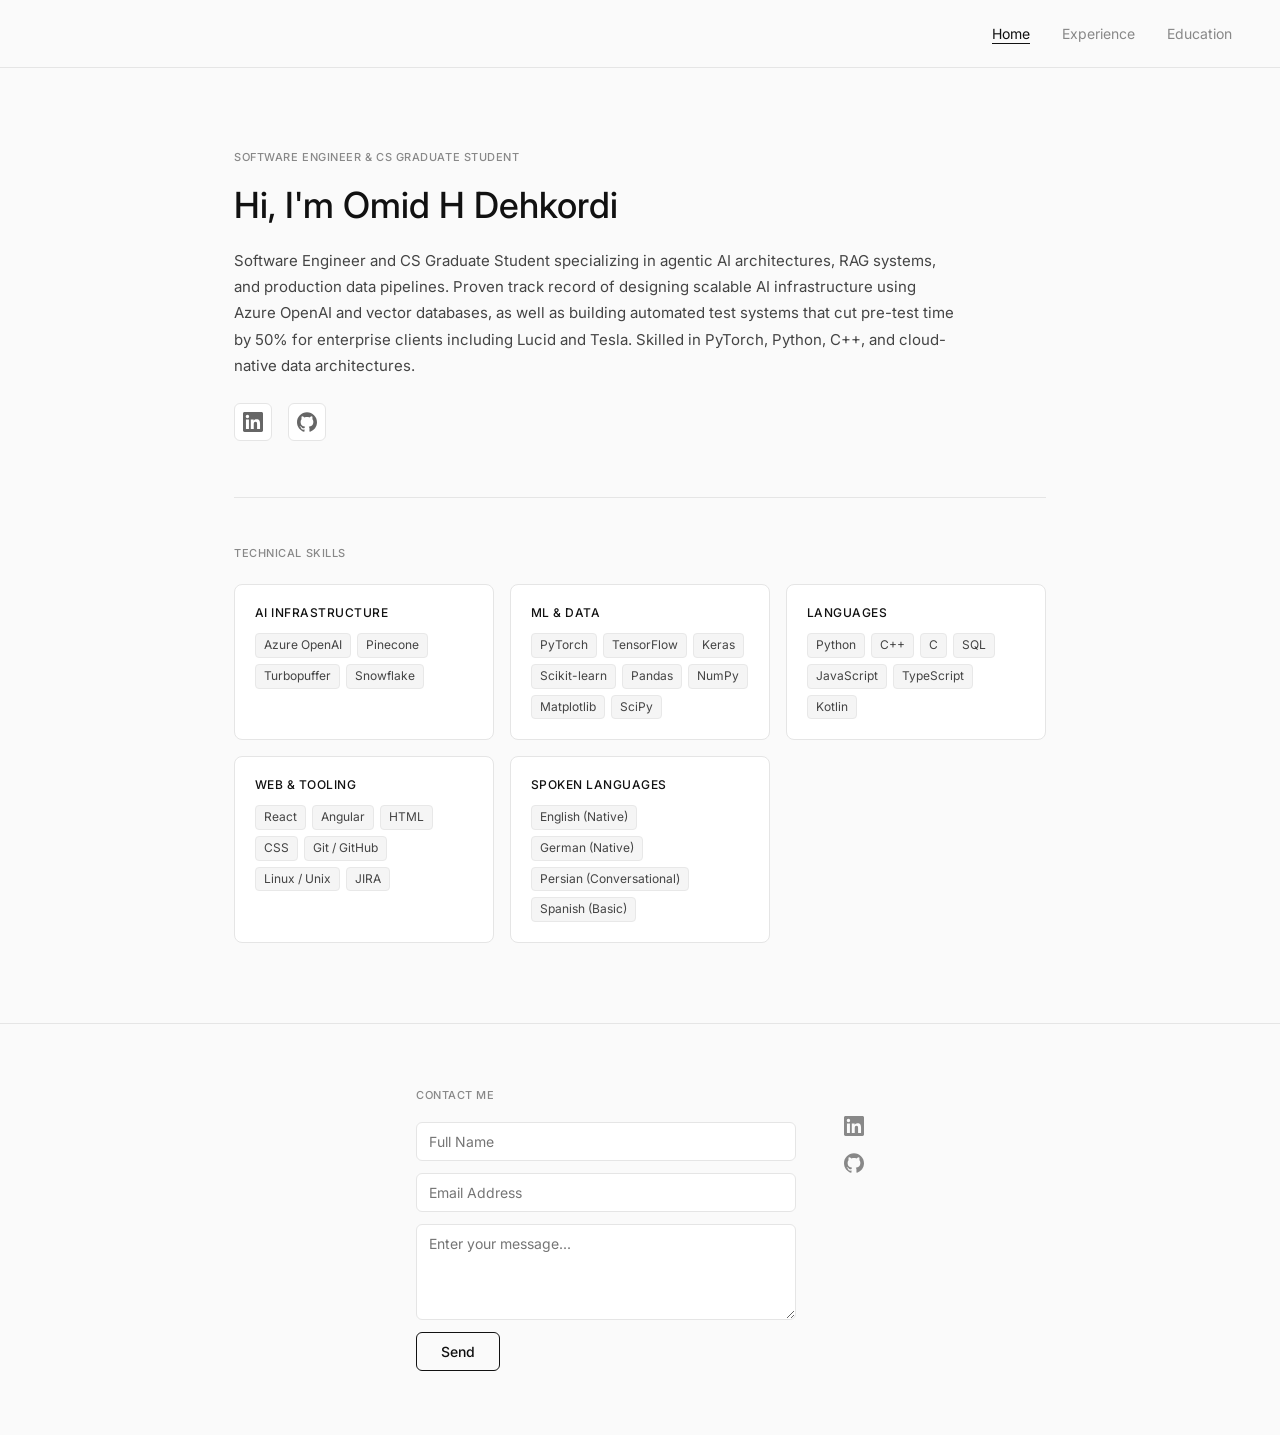
==== commit ffbdb8d1: "updated experiences and education August 2026" ====
--- a/index.html
+++ b/index.html
@@ -5,7 +5,7 @@
     <title>Omid H Dehkordi | Home</title>
     <meta charset="UTF-8">
     <meta name="viewport" content="width=device-width, initial-scale=1.0">
-    <meta name="description" content="Omid H Dehkordi - Data Science, Machine Learning, Software Engineering" />
+    <meta name="description" content="Omid H Dehkordi - Software Engineer and CS Graduate Student specializing in agentic AI architectures, RAG systems, and production data pipelines." />
     <meta name="robots" content="index,follow" />
     <link rel="preconnect" href="https://fonts.googleapis.com">
     <link rel="preconnect" href="https://fonts.gstatic.com" crossorigin>
@@ -23,21 +23,86 @@
 
 <body>
     <div id="home">
-        <div class="text">
-            <p>Hi, I'm <span class="header">Omid H Dehkordi</span></p>
+        <div class="home-hero">
+            <p class="home-tagline">Software Engineer &amp; CS Graduate Student</p>
+            <h1>Hi, I'm <span class="header">Omid H Dehkordi</span></h1>
 
-            <div>
-                I am a Part-time Data Researcher at Aldora and a Computer Science Master's Student at the University of Southern California
+            <div class="home-summary">
+                Software Engineer and CS Graduate Student specializing in agentic AI architectures, RAG systems, and production data pipelines. Proven track record of designing scalable AI infrastructure using Azure OpenAI and vector databases, as well as building automated test systems that cut pre-test time by 50% for enterprise clients including Lucid and Tesla. Skilled in PyTorch, Python, C++, and cloud-native data architectures.
             </div>
-            <div class="social-icons">
-                <a href="https://www.linkedin.com/in/omiddehkordi/" target="_blank" rel="author" aria-label="LinkedIn">
-                    <svg xmlns="http://www.w3.org/2000/svg" width="20" height="20" viewBox="0 0 24 24" fill="currentColor"><path d="M20.447 20.452h-3.554v-5.569c0-1.328-.027-3.037-1.852-3.037-1.853 0-2.136 1.445-2.136 2.939v5.667H9.351V9h3.414v1.561h.046c.477-.9 1.637-1.85 3.37-1.85 3.601 0 4.267 2.37 4.267 5.455v6.286zM5.337 7.433a2.062 2.062 0 0 1-2.063-2.065 2.064 2.064 0 1 1 2.063 2.065zm1.782 13.019H3.555V9h3.564v11.452zM22.225 0H1.771C.792 0 0 .774 0 1.729v20.542C0 23.227.792 24 1.771 24h20.451C23.2 24 24 23.227 24 22.271V1.729C24 .774 23.2 0 22.222 0h.003z"/></svg>
-                </a>
-                <a href="https://github.com/omiddehkordi" target="_blank" rel="author" aria-label="GitHub">
-                    <svg xmlns="http://www.w3.org/2000/svg" width="20" height="20" viewBox="0 0 24 24" fill="currentColor"><path d="M12 .297c-6.63 0-12 5.373-12 12 0 5.303 3.438 9.8 8.205 11.385.6.113.82-.258.82-.577 0-.285-.01-1.04-.015-2.04-3.338.724-4.042-1.61-4.042-1.61C4.422 18.07 3.633 17.7 3.633 17.7c-1.087-.744.084-.729.084-.729 1.205.084 1.838 1.236 1.838 1.236 1.07 1.835 2.809 1.305 3.495.998.108-.776.417-1.305.76-1.605-2.665-.3-5.466-1.332-5.466-5.93 0-1.31.465-2.38 1.235-3.22-.135-.303-.54-1.523.105-3.176 0 0 1.005-.322 3.3 1.23.96-.267 1.98-.399 3-.405 1.02.006 2.04.138 3 .405 2.28-1.552 3.285-1.23 3.285-1.23.645 1.653.24 2.873.12 3.176.765.84 1.23 1.91 1.23 3.22 0 4.61-2.805 5.625-5.475 5.92.42.36.81 1.096.81 2.22 0 1.606-.015 2.896-.015 3.286 0 .315.21.69.825.57C20.565 22.092 24 17.592 24 12.297c0-6.627-5.373-12-12-12"/></svg>
-                </a>
+
+            <div class="home-actions">
+                <div class="social-icons">
+                    <a href="https://www.linkedin.com/in/omiddehkordi/" target="_blank" rel="author" aria-label="LinkedIn">
+                        <svg xmlns="http://www.w3.org/2000/svg" width="20" height="20" viewBox="0 0 24 24" fill="currentColor"><path d="M20.447 20.452h-3.554v-5.569c0-1.328-.027-3.037-1.852-3.037-1.853 0-2.136 1.445-2.136 2.939v5.667H9.351V9h3.414v1.561h.046c.477-.9 1.637-1.85 3.37-1.85 3.601 0 4.267 2.37 4.267 5.455v6.286zM5.337 7.433a2.062 2.062 0 0 1-2.063-2.065 2.064 2.064 0 1 1 2.063 2.065zm1.782 13.019H3.555V9h3.564v11.452zM22.225 0H1.771C.792 0 0 .774 0 1.729v20.542C0 23.227.792 24 1.771 24h20.451C23.2 24 24 23.227 24 22.271V1.729C24 .774 23.2 0 22.222 0h.003z"/></svg>
+                    </a>
+                    <a href="https://github.com/omiddehkordi" target="_blank" rel="author" aria-label="GitHub">
+                        <svg xmlns="http://www.w3.org/2000/svg" width="20" height="20" viewBox="0 0 24 24" fill="currentColor"><path d="M12 .297c-6.63 0-12 5.373-12 12 0 5.303 3.438 9.8 8.205 11.385.6.113.82-.258.82-.577 0-.285-.01-1.04-.015-2.04-3.338.724-4.042-1.61-4.042-1.61C4.422 18.07 3.633 17.7 3.633 17.7c-1.087-.744.084-.729.084-.729 1.205.084 1.838 1.236 1.838 1.236 1.07 1.835 2.809 1.305 3.495.998.108-.776.417-1.305.76-1.605-2.665-.3-5.466-1.332-5.466-5.93 0-1.31.465-2.38 1.235-3.22-.135-.303-.54-1.523.105-3.176 0 0 1.005-.322 3.3 1.23.96-.267 1.98-.399 3-.405 1.02.006 2.04.138 3 .405 2.28-1.552 3.285-1.23 3.285-1.23.645 1.653.24 2.873.12 3.176.765.84 1.23 1.91 1.23 3.22 0 4.61-2.805 5.625-5.475 5.92.42.36.81 1.096.81 2.22 0 1.606-.015 2.896-.015 3.286 0 .315.21.69.825.57C20.565 22.092 24 17.592 24 12.297c0-6.627-5.373-12-12-12"/></svg>
+                    </a>
+                </div>
             </div>
         </div>
+
+        <section class="home-skills">
+            <h2>Technical Skills</h2>
+            <div class="skills-grid">
+                <div class="skill-group">
+                    <h3>AI Infrastructure</h3>
+                    <div class="skill-tags">
+                        <span class="skill-tag">Azure OpenAI</span>
+                        <span class="skill-tag">Pinecone</span>
+                        <span class="skill-tag">Turbopuffer</span>
+                        <span class="skill-tag">Snowflake</span>
+                    </div>
+                </div>
+                <div class="skill-group">
+                    <h3>ML &amp; Data</h3>
+                    <div class="skill-tags">
+                        <span class="skill-tag">PyTorch</span>
+                        <span class="skill-tag">TensorFlow</span>
+                        <span class="skill-tag">Keras</span>
+                        <span class="skill-tag">Scikit-learn</span>
+                        <span class="skill-tag">Pandas</span>
+                        <span class="skill-tag">NumPy</span>
+                        <span class="skill-tag">Matplotlib</span>
+                        <span class="skill-tag">SciPy</span>
+                    </div>
+                </div>
+                <div class="skill-group">
+                    <h3>Languages</h3>
+                    <div class="skill-tags">
+                        <span class="skill-tag">Python</span>
+                        <span class="skill-tag">C++</span>
+                        <span class="skill-tag">C</span>
+                        <span class="skill-tag">SQL</span>
+                        <span class="skill-tag">JavaScript</span>
+                        <span class="skill-tag">TypeScript</span>
+                        <span class="skill-tag">Kotlin</span>
+                    </div>
+                </div>
+                <div class="skill-group">
+                    <h3>Web &amp; Tooling</h3>
+                    <div class="skill-tags">
+                        <span class="skill-tag">React</span>
+                        <span class="skill-tag">Angular</span>
+                        <span class="skill-tag">HTML</span>
+                        <span class="skill-tag">CSS</span>
+                        <span class="skill-tag">Git / GitHub</span>
+                        <span class="skill-tag">Linux / Unix</span>
+                        <span class="skill-tag">JIRA</span>
+                    </div>
+                </div>
+                <div class="skill-group">
+                    <h3>Spoken Languages</h3>
+                    <div class="skill-tags">
+                        <span class="skill-tag">English (Native)</span>
+                        <span class="skill-tag">German (Native)</span>
+                        <span class="skill-tag">Persian (Conversational)</span>
+                        <span class="skill-tag">Spanish (Basic)</span>
+                    </div>
+                </div>
+            </div>
+        </section>
     </div>
 
     <script src="https://code.jquery.com/jquery-3.5.1.min.js" integrity="sha256-9/aliU8dGd2tb6OSsuzixeV4y/faTqgFtohetphbbj0=" crossorigin="anonymous"></script>
--- a/assets/css/style.css
+++ b/assets/css/style.css
@@ -191,48 +191,132 @@
 
 /* ─── Home ───────────────────────────────────────────────── */
 #home {
+  max-width: 860px;
+  margin: 0 auto;
+  padding: 80px 24px;
   min-height: calc(100vh - 61px);
   display: flex;
+  flex-direction: column;
+  justify-content: center;
+}
+
+.home-hero {
+  margin-bottom: 56px;
+}
+
+.home-tagline {
+  font-size: 11px;
+  font-weight: 500;
+  letter-spacing: 0.05em;
+  text-transform: uppercase;
+  color: #888888;
+  margin-bottom: 16px;
+}
+
+.home-hero h1 {
+  font-size: 2.25rem;
+  font-weight: 500;
+  line-height: 1.25;
+  margin-bottom: 20px;
+  color: #111111;
+}
+
+.home-summary {
+  font-size: 15px;
+  line-height: 1.75;
+  color: #444444;
+  max-width: 720px;
+  margin-bottom: 24px;
+}
+
+.home-actions {
+  display: flex;
+  align-items: center;
+  gap: 20px;
+  flex-wrap: wrap;
+}
+
+.social-icons {
+  display: flex;
+  gap: 16px;
+  flex-wrap: wrap;
+}
+
+.social-icons a {
+  display: inline-flex;
   align-items: center;
   justify-content: center;
-  padding: 80px 48px;
-}
-
-#home .text { max-width: 560px; }
-
-#home .text > p {
-  font-size: 2.25rem;
-  font-weight: 500;
-  line-height: 1.2;
+  width: 38px;
+  height: 38px;
+  border-radius: 6px;
+  border: 1px solid #e5e5e5;
+  background: #ffffff;
+  color: #666666;
+  transition: color 0.15s, border-color 0.15s, background 0.15s;
+}
+
+.social-icons a:hover {
+  color: #111111;
+  border-color: #aaaaaa;
+  text-decoration: none;
+}
+
+/* ─── Home Skills ────────────────────────────────────────── */
+.home-skills {
+  border-top: 1px solid #e5e5e5;
+  padding-top: 48px;
+}
+
+.home-skills h2 {
+  font-size: 11px;
+  font-weight: 500;
+  letter-spacing: 0.05em;
+  text-transform: uppercase;
+  color: #888888;
   margin-bottom: 24px;
-  max-width: unset;
-}
-
-#home .text > div {
-  color: #888888;
-  font-size: 16px;
-  margin-bottom: 16px;
-  max-width: 480px;
-}
-
-.social-icons {
-  display: flex;
-  gap: 24px;
+}
+
+.skills-grid {
+  display: grid;
+  grid-template-columns: repeat(auto-fit, minmax(240px, 1fr));
+  gap: 16px;
+}
+
+.skill-group {
+  border: 1px solid #e5e5e5;
+  border-radius: 8px;
+  padding: 20px;
+  background: #ffffff;
+  transition: border-color 0.15s ease;
+}
+
+.skill-group:hover {
+  border-color: #aaaaaa;
+}
+
+.skill-group h3 {
+  font-size: 12px;
+  font-weight: 500;
+  letter-spacing: 0.04em;
+  text-transform: uppercase;
+  color: #111111;
+  margin-bottom: 12px;
+}
+
+.skill-tags {
+  display: flex;
   flex-wrap: wrap;
-  margin-top: 32px;
-}
-
-.social-icons a {
-  font-size: 14px;
-  color: #888888;
-  border-bottom: none;
-  padding-bottom: 1px;
-  transition: color 0.15s, border-color 0.15s;
-}
-
-.social-icons a:hover {
-  color: #111111;
-  text-decoration: none;
+  gap: 6px;
+}
+
+.skill-tag {
+  font-size: 12px;
+  color: #444444;
+  background: #f5f5f5;
+  border: 1px solid #e8e8e8;
+  border-radius: 4px;
+  padding: 3px 8px;
+  line-height: 1.4;
 }
 
 /* ─── Education — page header ────────────────────────────── */
@@ -397,13 +481,16 @@
   color: #888888;
 }
 
+.card.card1 ul,
 .card.card1 ol { padding-left: 1.25rem; }
 
+.card.card1 ul li,
 .card.card1 ol li {
   font-size: 14px;
   color: #555555;
   margin-bottom: 8px;
   max-width: 600px;
+  line-height: 1.65;
 }
 
 /* last card gets a bottom border */
@@ -682,7 +769,9 @@
     min-height: unset;
   }
 
-  #home .text > p { font-size: 1.75rem; }
+  .home-hero h1 { font-size: 1.75rem; }
+
+  .skills-grid { grid-template-columns: 1fr; }
 
   .main { padding: 64px 24px; }
 
